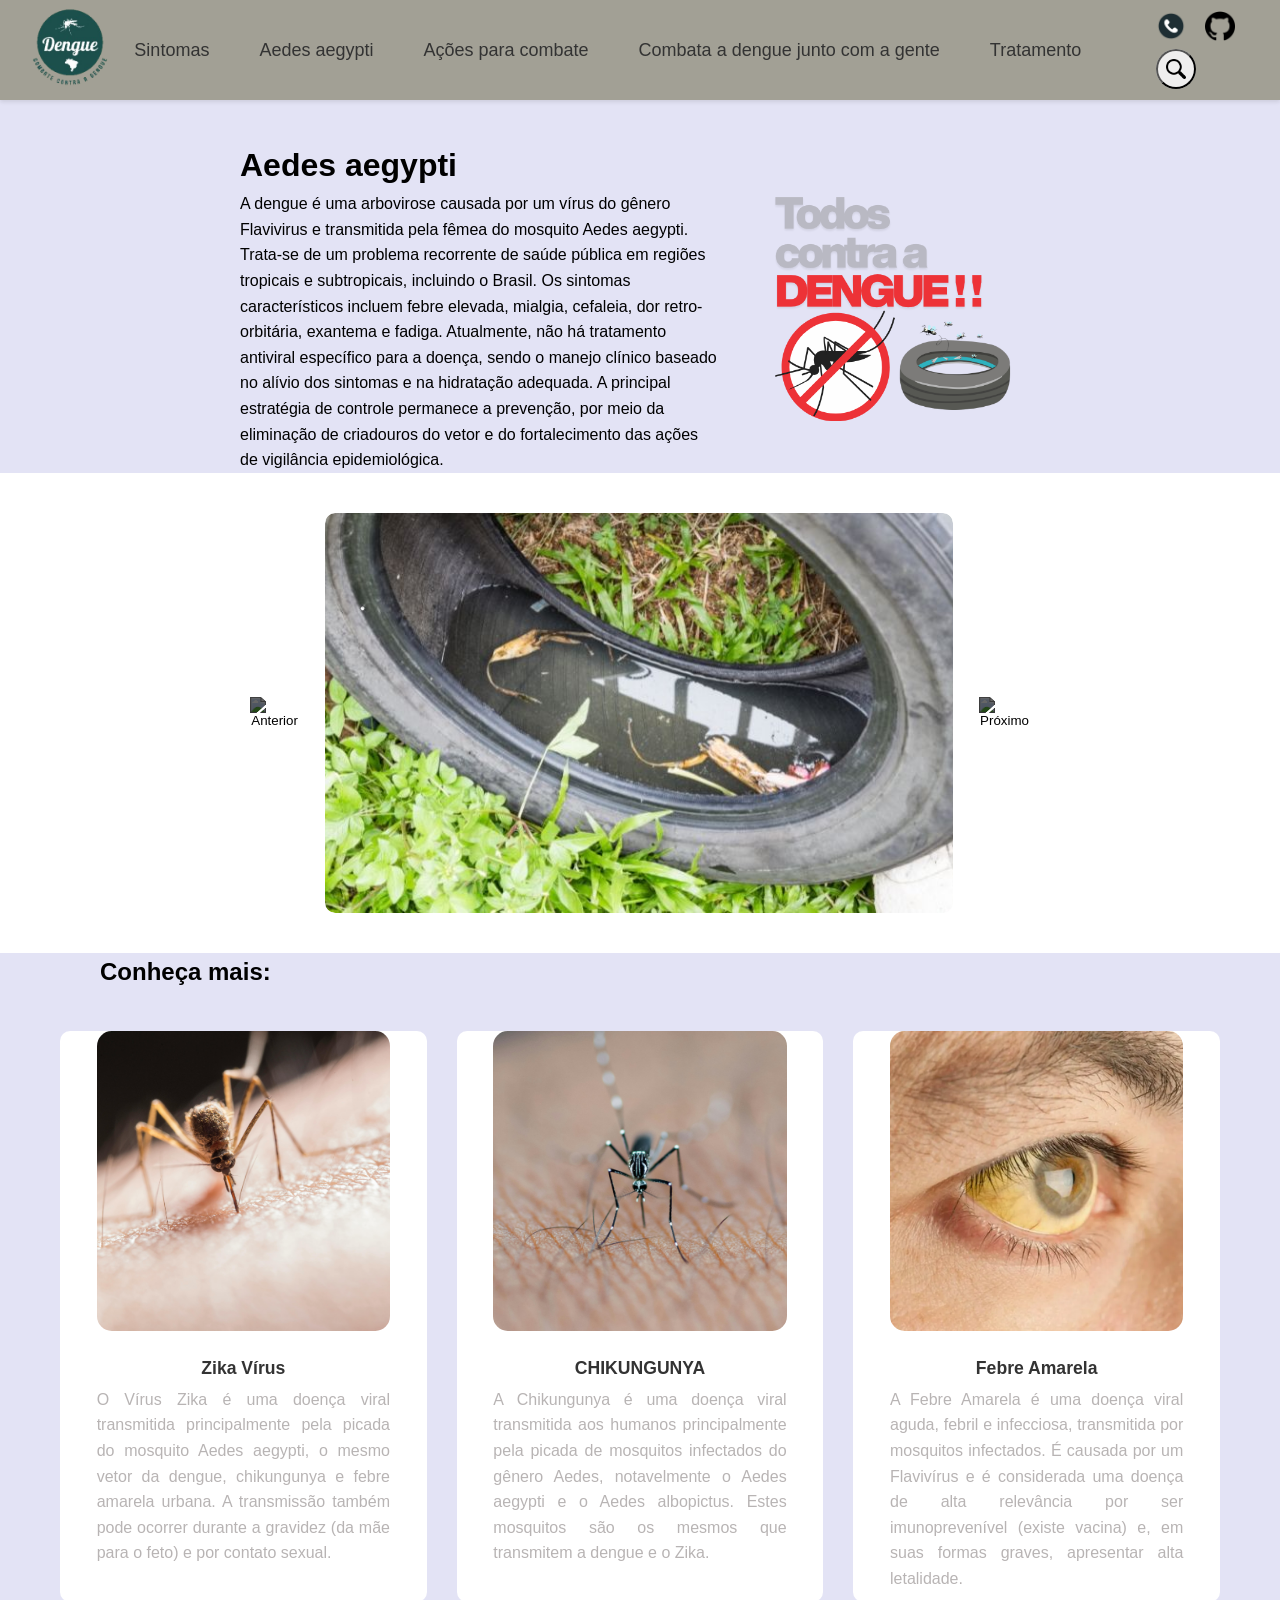
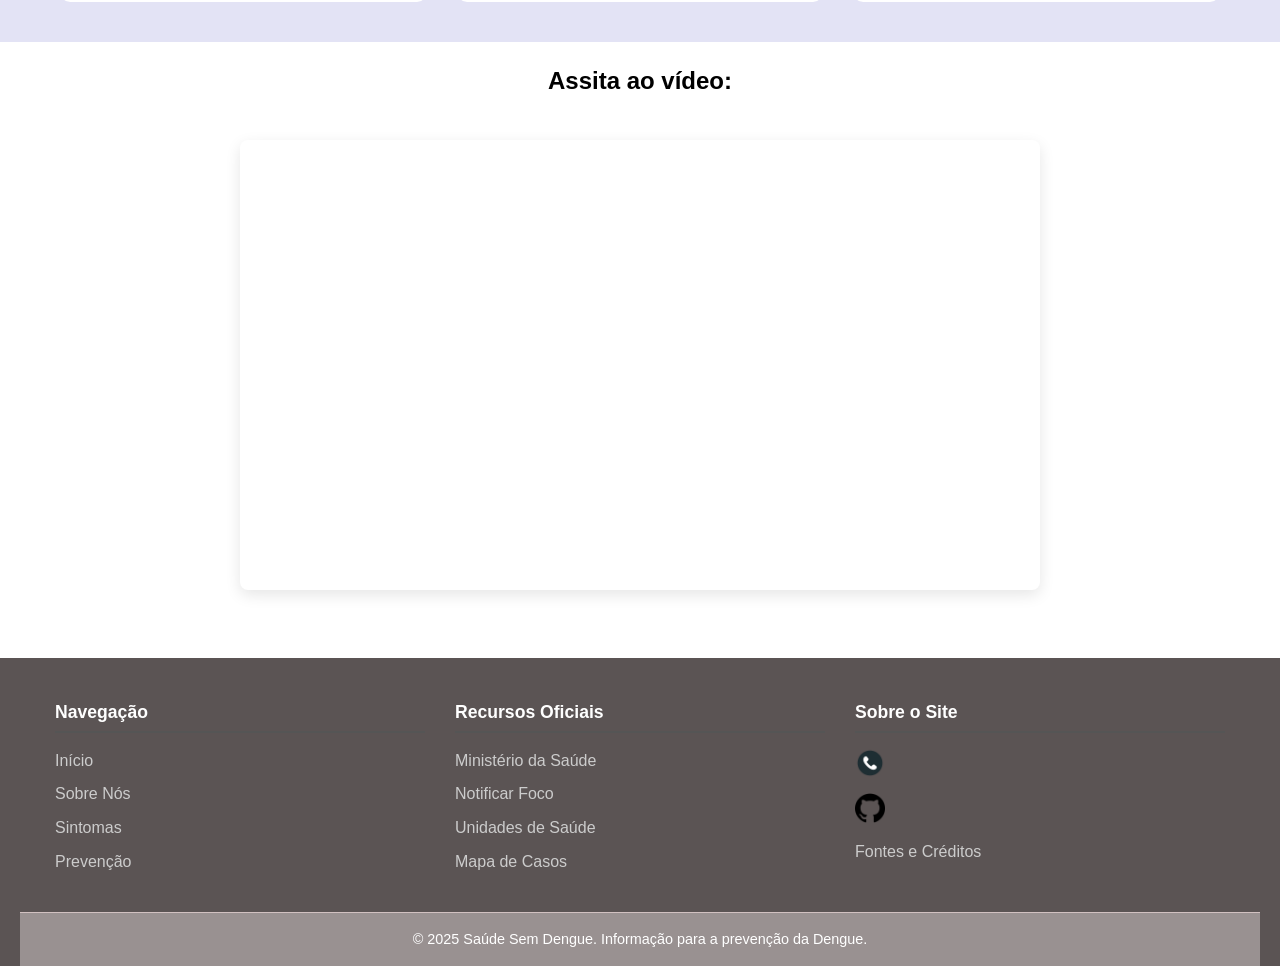
==== index.html @ 7af6547b "Atualizando links e css" ====
<!DOCTYPE html>
<html lang="pt-br">

<head>
    <meta charset="UTF-8">
    <meta name="viewport" content="width=device-width, initial-scale=1.0">
    <title>Saúde Sem Dengue</title>
    <link rel="stylesheet" href="css/style.css">
    <link rel="stylesheet" href="css/acessibilidade-style.css">
    <link rel="shortcut icon" href="imagens/Logotipo_simples_para_produtos_orgânicos_verde_2_-removebg-preview.png" type="image/x-icon">
    <link rel="stylesheet" href="css/style-acessibility.css">
</head>

<body>
    <header id="main-header">
        <div class="icon">
            <a href="index.html">
                <img id="header-icon"
                    src="imagens/Logotipo_simples_para_produtos_orgânicos_verde_2_-removebg-preview.png"
                    alt="Ícone da pagina">
            </a>
        </div>

        <nav class="navbar" id="navbar">
            <a href="sintomas.html">Sintomas</a>
            <a href="aedes.html">Aedes aegypti</a>
            <a href="acoes.html">Ações para combate</a>
            <a href="combate.html">Combata a dengue junto com a gente</a>
            <a href="tratamento.html">Tratamento</a>
            <a href="#Cv"></a>
        </nav>

        <div class="ico-contact">
            <a href="" rel="_blank"><img width="30" height="30" src="imagens/telefone.png" /></a>
            <a href="https://github.com/Petrus2100" rel="_blank"><img width="30" height="30"
                    src="imagens/github(1).png" /></a>

            <form id="search-box" class="search-box" action="/search-results" method="get">
                <input type="text" class="search-txt" name="q" id="search-txt" placeholder="Pesquisar">
                <button type="submit" class="search-btn" id="search-btn">
                    <img height="20" width="20" src="imagens/lupa.png" alt="Pesquisar">
                </button>
            </form>
        </div>
        </div>

        <div class="menu-toggle" id="menu-toggle">
            <span></span>
            <span></span>
            <span></span>
        </div>
    </header>

    <div class="fundo-claro">
         <main>
        <div class="introduce">
            <div>
                <h1>Aedes aegypti</h1>
                <p>A dengue é uma arbovirose causada por um vírus do gênero Flavivirus e transmitida pela fêmea do
                    mosquito Aedes aegypti. Trata-se de um problema recorrente de saúde pública em regiões tropicais e
                    subtropicais, incluindo o Brasil. Os sintomas característicos incluem febre elevada, mialgia,
                    cefaleia, dor retro-orbitária, exantema e fadiga. Atualmente, não há tratamento antiviral específico
                    para a doença, sendo o manejo clínico baseado no alívio dos sintomas e na hidratação adequada. A
                    principal estratégia de controle permanece a prevenção, por meio da eliminação de criadouros do
                    vetor e do fortalecimento das ações de vigilância epidemiológica.</p>
            </div>

            <img class="campain-photo" src="imagens/Todos contra a DENGUE.png" alt="Imagem da campanha">
        </div>

        <div id="conteudo-completo">
            <section class="carrossel" id="pagina">
                <div class="container-slider">
                    <button id="prev-button">
                        <img src="https://img.icons8.com/ios-filled/50/000000/chevron-left.png" alt="Anterior">
                    </button>

                    <div class="container-imagens">
                        <img src="imagens/1.jpg" class="slider on" alt="Slide 1">
                        <img src="imagens/2.jpg" class="slider" alt="Slide 2">
                        <img src="imagens/WhatsApp Image 2025-09-25 at 20.23.50.jpeg" class="slider" alt="Slide 3">
                    </div>

                    <button id="next-button">
                        <img src="https://img.icons8.com/ios-filled/50/000000/chevron-right.png" alt="Próximo">
                    </button>
                </div>
        </div>
    </div>

    </main>

    <h2 class="semi-pilar">Conheça mais:</h2>

    <section class="pilar">

        <div>
            <a href="arquivos aedes aegypti/zika-virus.html">
                <img src="imagens/op-1.jpg" alt="Ícone de Sintomas">
                <div>
                    <h1>Zika Vírus</h1>
                    <p>O Vírus Zika é uma doença viral transmitida principalmente pela picada do mosquito Aedes aegypti,
                        o mesmo vetor da dengue, chikungunya e febre amarela urbana. A transmissão também pode ocorrer
                        durante a gravidez (da mãe para o feto) e por contato sexual.</p>
                </div>
            </a>
        </div>

        <div>
            <a href="arquivos aedes aegypti/chikungunya.html">
                <img src="imagens/pexels-saeed-saeed-84328029-32946369.jpg" alt="Ícone de Prevenção">
                <div>
                    <h1>CHIKUNGUNYA</h1>
                    <p>A Chikungunya é uma doença viral transmitida aos humanos principalmente pela picada de mosquitos
                        infectados do gênero Aedes, notavelmente o Aedes aegypti e o Aedes albopictus. Estes mosquitos
                        são os mesmos que transmitem a dengue e o Zika.</p>
                </div>
            </a>
        </div>

        <div>
            <a href="arquivos aedes aegypti/febre-amarela.html">
                <img src="imagens/sintomas-febre-amarela.webp" alt="Ícone de Ciclo de Vida">
                <div>
                    <h1>Febre Amarela</h1>
                    <p>A Febre Amarela é uma doença viral aguda, febril e infecciosa, transmitida por mosquitos
                        infectados. É causada por um Flavivírus e é considerada uma doença de alta relevância por ser
                        imunoprevenível (existe vacina) e, em suas formas graves, apresentar alta letalidade.</p>
                </div>
            </a>
        </div>
    </section>
    </div>

    <div class="video-informacao">
        <h2 class="semi-video">Assita ao vídeo: </h2>

    <div class="video">
        <iframe width="560" height="315" src="https://www.youtube.com/embed/AyrO8Emk1Mo?si=pOmBbE4F-dvs5HCg"
            title="YouTube video player" frameborder="0"
            allow="accelerometer; autoplay; clipboard-write; encrypted-media; gyroscope; picture-in-picture; web-share"
            referrerpolicy="strict-origin-when-cross-origin" allowfullscreen></iframe>
    </div>
    </div>

    <footer class="site-footer">
        <div class="footer-container">

            <div class="footer-column navigation">
                <h4>Navegação</h4>
                <ul>
                    <li><a href="index.html">Início</a></li>
                    <li><a href="Equipe-fontes/index-sobre.html">Sobre Nós</a></li>
                    <li><a href="sintomas.html">Sintomas</a></li>
                    <li><a href="acoes.html">Prevenção</a></li>
                </ul>
            </div>

            <div class="footer-column resources">
                <h4>Recursos Oficiais</h4>
                <ul>
                    <li><a href="https://www.saude.gov.br/" target="_blank">Ministério da Saúde</a></li>
                    <li><a href="https://sp156.prefeitura.sp.gov.br/portal/servicos/informacao?servico=812" target="_blank">Notificar Foco</a></li>
                    <li><a href="https://buscasaude.prefeitura.sp.gov.br/" target="_blank">Unidades de Saúde</a></li>
                    <li><a href="http://tabnet.datasus.gov.br/cgi/tabcgi.exe?sinannet/cnv/denguebbr.def" target="_blank">Mapa de Casos</a></li>
                </ul>
            </div>

            <div class="footer-column legal">
                <h4>Sobre o Site</h4>
                <ul>
                    <li><a href="" rel="_blank"><img width="30" height="30" src="imagens/telefone.png" /></a></li>
                    <li> <a href="https://github.com/Petrus2100" rel="_blank"><img width="30" height="30"
                                src="imagens/github(1).png" /></a></li>
                    <li><a href="fontes.html">Fontes e Créditos</a></li>
                </ul>
            </div>
        </div>

        <div class="footer-bottom">
            <p>&copy; 2025 Saúde Sem Dengue. Informação para a prevenção da Dengue.</p>
        </div>
    </footer>

    <script src="script-acessibility.js"></script>
    <script src="script.js"></script>
</body>

</html>
---- css/style.css ----
* {
    margin: 0;
    padding: 0;
    box-sizing: border-box;
}

body {
    font-family: 'Helvetica Neue', Arial, sans-serif;
    line-height: 1.6;
    color: var(--cor-texto-principal);
    background-color: var(--cor-fundo-claro);
}

main {
    background-color: #e3e3f5;
    padding-top: 100px;
}

#main-header {
    position: fixed;
    top: 0;
    width: 100%;
    height: 100px;
    transition: height 0.3s ease, padding 0.3s ease;
    background-color: #A2A095;
    box-shadow: 0 2px 4px rgba(0, 0, 0, 0.1);
    padding: 10px 30px;
    display: flex;
    justify-content: space-between;
    align-items: center;
    z-index: 1000;
}

#main-header.shrink {
    height: 60px;
    padding: 5px 30px;
}

.icon img {
    width: 80px;
    font-size: 30px;
    transition: font-size 0.3s ease-in-out;
}

.search-box {
    background-color: #F4F4F4;
    height: 40px;
    padding: 0;
    width: 40px;
    border-radius: 40px;

    display: flex;
    justify-content: center;
    align-items: center;
    transition: width 0.4s ease;
}

.search-txt {
    border: none;
    background: none;
    outline: none;
    padding: 0;
    font-size: 16px;
    line-height: 40px;
    width: 0;
    opacity: 0;
    transition: width 0.4s ease, opacity 0.4s ease;
}

.icon img {
    width: 80px;
    font-size: 30px;
    transition: font-size 0.3s ease-in-out;
}


.search-txt {
    border: none;
    background: none;
    outline: none;
    padding: 0;
    font-size: 16px;
    line-height: 40px;
    width: 0;
    opacity: 0;
    transition: width 0.4s ease, opacity 0.4s ease;
}

.search-btn {
    width: 40px;
    height: 40px;
    border-radius: 50%;
    background: #efeeee;
    display: flex;
    justify-content: center;
    align-items: center;
    color: white;
}

.search-box.open {
    width: 250px;
}

.search-box.open .search-txt {
    flex-grow: 1;
    width: auto;
    opacity: 1;
    padding: 0 10px;
}


.search-box.open {
    width: 250px;
}

.search-box.open .search-txt {
    width: 180px;
    opacity: 1;
    padding: 0 10px;
}


.ico-contact a {
    margin-right: 15px;
}

.ico-contact a:last-child {
    margin-right: 0;
}

.navbar {
    display: flex;
    gap: 50px;
}

.navbar a {
    position: relative;
    text-decoration: none;
    color: #333;
    font-size: 18px;
    font-weight: 500;
    padding: 5px 0;
    border-radius: 4px;
    transition: all 0.3s ease;
}

.navbar a:hover {
    background-color: #686864;
    color: white;
    box-shadow: 0 2px 4px rgba(0, 0, 0, 0.2);

}

.menu-toggle {
    display: none;
    flex-direction: column;
    cursor: pointer;
    gap: 5px;
}

.menu-toggle span {
    width: 25px;
    height: 3px;
    background: #333;
    transition: 0.3s;
}

#main-header .icon img,
#main-header .ico-contact a,
#main-header .search-box,
#main-header .serach-btn,
#main-header .search-txt {
    transition: all 0.3s ease;
}

#main-header.shrink .icon img {
    width: 60px;
}

#main-header.shrink .ico-contact a {
    font-size: 0.9em;
    margin-right: 10px;
}

#main-header.shrink .search-box {
    height: 30px;
    width: 30px;
    border-radius: 50%;
}

#main-header.shrink .search-btn {
    height: 30px;
    width: 30px;
    border-radius: 50%;
}

#main-header.shrink .search-box.open {
    width: 200px;
}

#main-header.shrink .search-box.open .search-txt {
    flex-grow: 1;
    width: auto;
    line-height: 30px;
    font-size: 14px;
    padding: 0 5px;
}

@media (max-width: 1024px) {
    header {
        padding: 10px 20px;
    }

    .icon img {
        width: 35px;
    }

    .navbar a {
        font-size: 15px;
    }
}


@media (max-width: 768px) {
    header {
        flex-direction: row;
    }

    .navbar {
        display: none;
        flex-direction: column;
        background: #333;
        position: absolute;
        top: 60px;
        right: 20px;
        padding: 15px;
        border-radius: 8px;
        width: 200px;
    }

    .navbar.show {
        display: flex;
    }

    .navbar a {
        color: #fff;
        margin: 10px 0;
        font-size: 14px;
    }


    .menu-toggle {
        display: flex;
    }
}

.introduce {
    width: 800px;
    display: flex;
    align-items: center;
    justify-content: space-between;
    gap: 20px;
    margin: 40px auto 0;
}

.introduce .campain-photo {
    width: 300px;
    border-radius: 10px;
}

@media (max-width: 900px) {
    .introduce {
        flex-direction: column;
        align-items: center;
        margin-top: 50px;
        width: 90%;
    }

    .introduce .campain-photo img {
        width: 80%;
        margin-top: 20px;
    }
}

#slide1:checked~.slider {
    transform: translateX(0);
}

#slide2:checked~.slider {
    transform: translateX(-100%);
}

#slide3:checked~.slider {
    transform: translateX(-200%);
}

.content {
    max-width: 500px;
}

.content h3 {
    font-size: 1.8em;
    margin-bottom: 15px;
}

.content p {
    font-size: 1.1em;
    margin-bottom: 20px;
    line-height: 1.6;
}

.btn {
    display: inline-block;
    padding: 10px 20px;
    background-color: #f39c12;
    color: #fff;
    text-decoration: none;
    border-radius: 5px;
    font-weight: 500;
    transition: background-color 0.3s;
}

.btn:hover {
    background-color: #e67e22;
}

.carrossel {
    padding: 40px 0;
    display: flex;
    justify-content: center;
    align-items: center;
    margin: 0 auto;
    background-color: #fff;
}

.container-slider {
    display: flex;
    align-items: center;
    justify-content: center;
    gap: 1rem;
    width: 100%;
    max-width: 800px;
}

.container-imagens {
    position: relative;
    width: 100%;
    max-width: 700px;
    height: 400px;
    overflow: hidden;
    border-radius: 10px;
}

.slider {
    position: absolute;
    width: 100%;
    height: 100%;
    object-fit: cover;
    opacity: 0;
    transition: opacity 0.5s ease-in-out;
    border-radius: 10px;
}

.slider.on {
    opacity: 1;
    z-index: 1;
}

#prev-button,
#next-button {
    background-color: transparent;
    border: none;
    cursor: pointer;
    padding: 10px;
    transition: transform 0.2s;
}

#prev-button:hover,
#next-button:hover {
    transform: scale(1.1);
}

#prev-button img,
#next-button img {
    width: 30px;
    height: 30px;
    filter: brightness(0.4);
}

html, body {
    height: 100%;
    margin: 0;
    padding: 0;
    background-color: #e3e3f5; /* fundo geral */
}

.pilar-section {
    background-color: #e3e3f5;
    width: 100%;
    padding: 40px 0;
}

.pilar {
    max-width: 1200px;
    margin: 0 auto;
    padding: 0 20px;
    display: grid;
    grid-template-columns: repeat(3, 1fr);
    gap: 30px;
}

.pilar {
    max-width: 1200px;
    margin: 40px auto;
    padding: 0 20px;
    display: grid;
    grid-template-columns: repeat(3, 1fr);
    gap: 30px;
}

.pilar>div {
    background-color: #fff;
    border-radius: 10px;
    transition: transform 0.3s ease;
    text-align: center;
}

.pilar>div:hover {
    transform: scale(1.03);
}

.pilar a {
    text-decoration: none;
    color: inherit;
    display: block;
    height: 100%;
}

.pilar img {
    width: 80%;
    height: 300px;
    object-fit: cover;
    border-radius: 5%;
}

.pilar h1 {
    font-size: 1.1rem;
    padding: 15px 10px 5px;
    color: #333;
}

.pilar p {
    font-family: 'Franklin Gothic Medium', 'Arial Narrow', Arial, sans-serif;
    color: #b8b4b4;
    padding-bottom: 10px;
    text-align: justify;
    width: 80%;
    margin-left: auto;
    margin-right: auto;
}

.pilar button:hover {
    background-color: #0056b3;
}

.semi-pilar {
    width: 100%;
    margin-bottom: 30px;
    padding: 0 100px;
    display: block;
}

@media screen and (max-width: 768px) {

    .carrossel {
        padding: 20px 0;
    }

    .container-slider {
        max-width: 90%;
        gap: 0.5rem;
    }

    .container-imagens {
        height: 300px;
        max-width: 600px;
    }

    #prev-button img,
    #next-button img {
        width: 25px;
        height: 25px;
    }

    .pilar {
        grid-template-columns: repeat(2, 1fr);
        gap: 20px;
        padding: 0 10px;
    }

    .pilar img {
        height: 250px;
    }

    .semi-pilar {
        padding: 0 50px;
    }
}

@media screen and (max-width: 480px) {

    .container-slider {
        flex-direction: column;
    }

    .container-imagens {
        height: 200px;
        max-width: 100%;
    }

    .pilar {
        grid-template-columns: 1fr;
        gap: 15px;
    }

    .pilar img {
        height: 200px;
        width: 90%;
    }

    .pilar h1 {
        font-size: 1rem;
    }

    .pilar p {
        width: 90%;
    }

    .semi-pilar {
        padding: 0 20px;
    }
}

@media screen {
    .semi-video {
        padding: 0 100px;
    }
}

.video {
    margin: 40px 0;
    text-align: center;
}

.video iframe {
    max-width: 100%;
    width: 800px;
    height: 450px;
    border-radius: 8px;
    box-shadow: 0 5px 15px rgba(0, 0, 0, 0.1);
}

@media (max-width: 900px) {

    .texto-caracteristica,
    .resumo {
        flex: 1 1 calc(50% - 20px);
    }

    .video iframe {
        width: 100%;
        height: 350px;
    }
}

@media (max-width: 600px) {

    .texto-caracteristica,
    .resumo {
        flex: 1 1 100%;
    }

    .vídeo iframe {
        height: 250px;
    }
}

.video-informacao {
    background-color: white; 
    padding: 20px 0; 
    text-align: center;
}

.video {
    background-color: white; 
    display: inline-block;
}

.video iframe {
    background-color: white; 
}

.site-footer {
    background-color: #5b5454;
    color: #fff;
    padding: 40px 20px 0;
    font-family: Arial, sans-serif;
}

.footer-container {
    display: flex;
    justify-content: space-between;
    max-width: 1200px;
    margin: 0 auto;
    padding-bottom: 30px;
}

.footer-column {
    flex: 1;
    min-width: 180px;
    margin: 0 15px;
}

.footer-column h4 {
    font-size: 1.1em;
    margin-bottom: 15px;
    border-bottom: 2px solid #555;
    padding-bottom: 5px;
}

.footer-column ul {
    list-style: none;
    padding: 0;
    margin: 0;
}

.footer-column ul li {
    margin-bottom: 8px;
}

.footer-column a {
    color: #ccc;
    text-decoration: none;
    transition: color 0.3s;
}

.footer-column a:hover {
    color: #00bcd4;
}

.social-links a {
    display: inline-block;
    margin-right: 15px;
    font-weight: bold;
}

.footer-bottom {
    border-top: 1px solid #d1c1c1;
    text-align: center;
    padding: 15px 0;
    font-size: 0.9em;
    background-color: #999191;
}


@media (max-width: 768px) {
    .footer-container {
        flex-direction: column;
    }

    .footer-column {
        margin: 15px 0;
        min-width: 100%;
        text-align: center;
    }

    .footer-column h4 {
        border-bottom: none;
        margin-bottom: 10px;
    }

    .social-links {
        margin-bottom: 10px;
    }
}
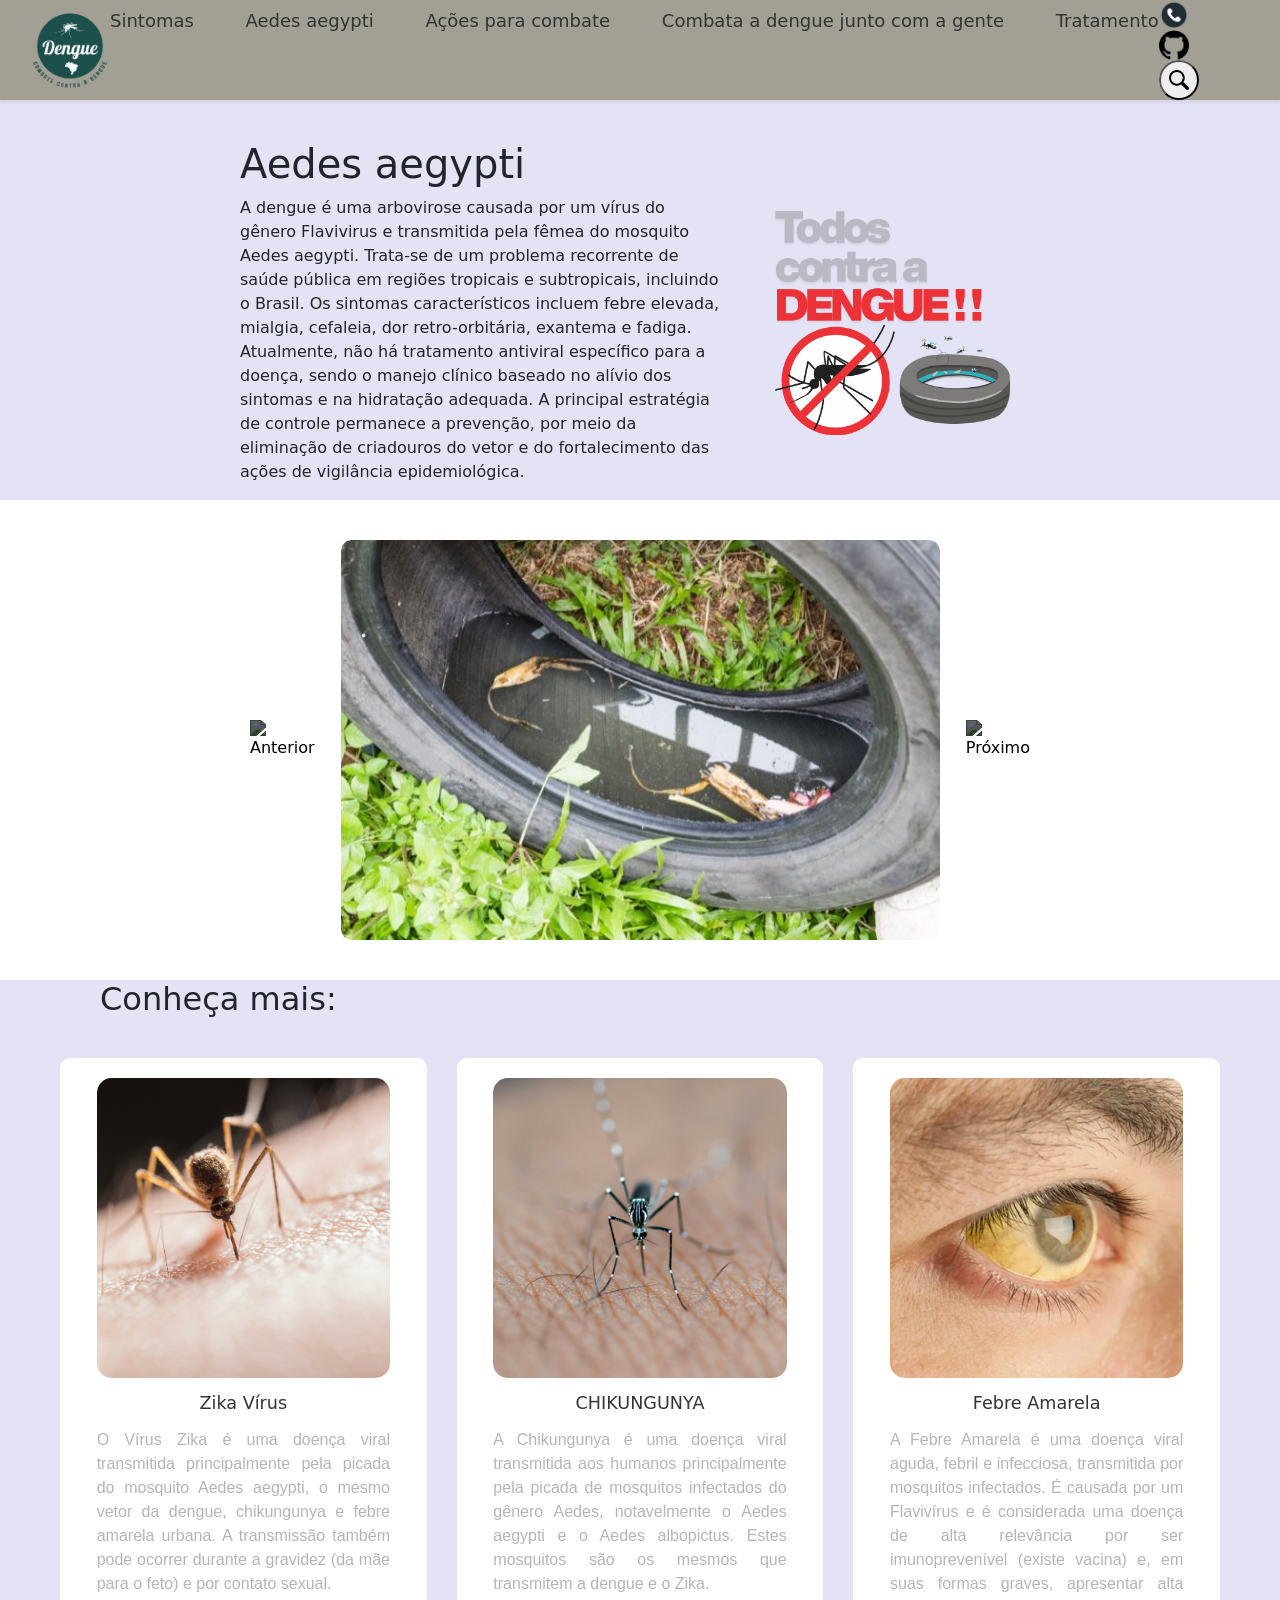
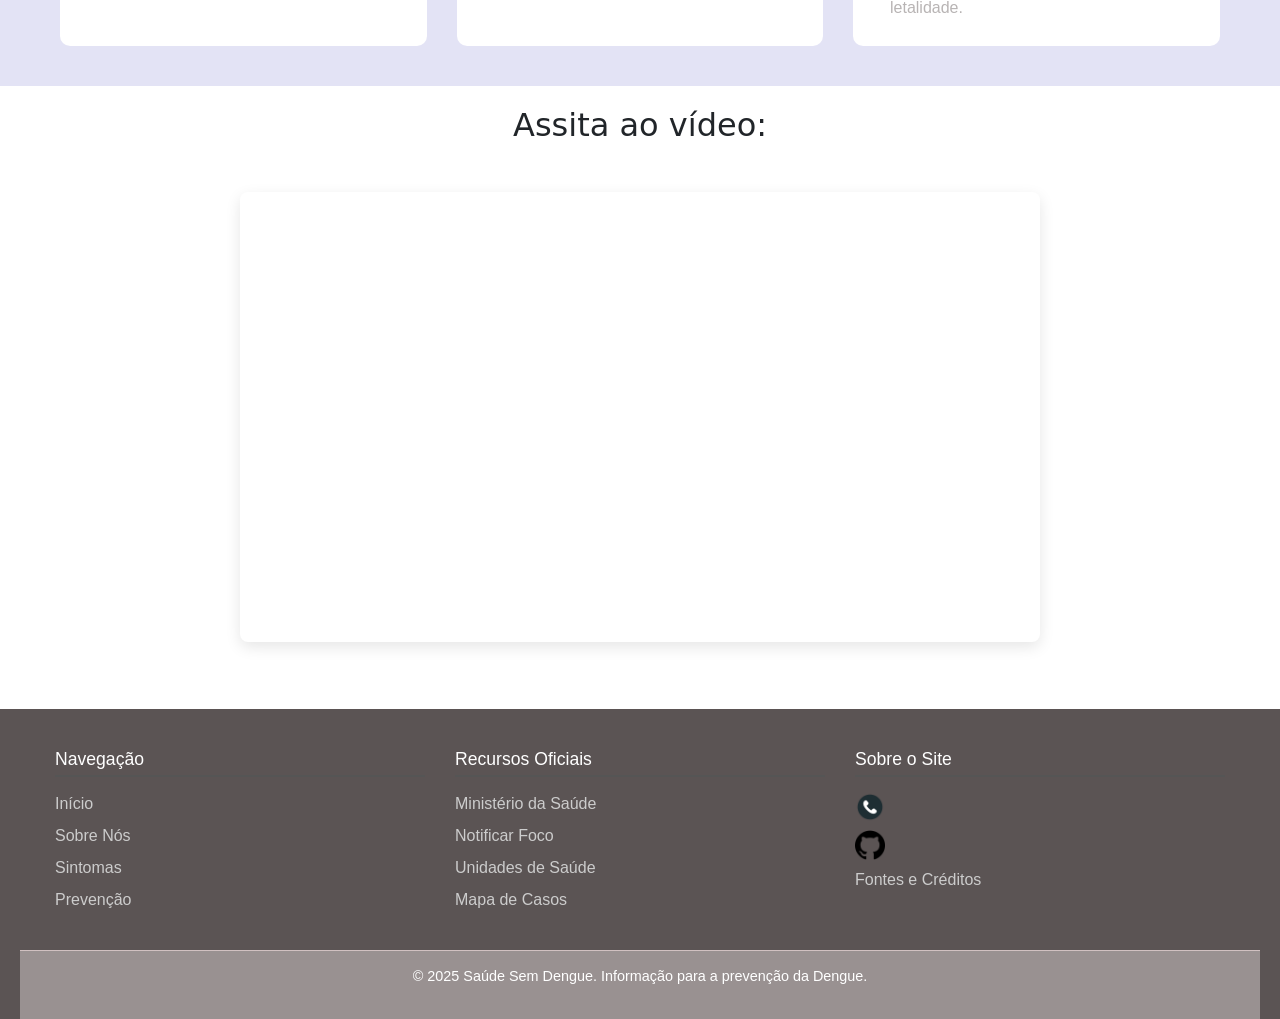
==== commit fc63b43d: "alterando css e adicionando bootstrap e codigo js" ====
--- a/index.html
+++ b/index.html
@@ -8,7 +8,7 @@
     <link rel="stylesheet" href="css/style.css">
     <link rel="stylesheet" href="css/acessibilidade-style.css">
     <link rel="shortcut icon" href="imagens/Logotipo_simples_para_produtos_orgânicos_verde_2_-removebg-preview.png" type="image/x-icon">
-    <link rel="stylesheet" href="css/style-acessibility.css">
+    <link href="https://cdn.jsdelivr.net/npm/bootstrap@5.3.3/dist/css/bootstrap.min.css" rel="stylesheet">
 </head>
 
 <body>
@@ -53,7 +53,7 @@
 
     <div class="fundo-claro">
          <main>
-        <div class="introduce">
+        <div class="introduce" id="introducao-content">
             <div>
                 <h1>Aedes aegypti</h1>
                 <p>A dengue é uma arbovirose causada por um vírus do gênero Flavivirus e transmitida pela fêmea do
@@ -92,7 +92,7 @@
 
     <h2 class="semi-pilar">Conheça mais:</h2>
 
-    <section class="pilar">
+    <section class="pilar" id="cards-content">
 
         <div>
             <a href="arquivos aedes aegypti/zika-virus.html">
@@ -132,7 +132,7 @@
     </section>
     </div>
 
-    <div class="video-informacao">
+    <div class="video-informacao" id="video-content">
         <h2 class="semi-video">Assita ao vídeo: </h2>
 
     <div class="video">
@@ -143,7 +143,7 @@
     </div>
     </div>
 
-    <footer class="site-footer">
+    <footer class="site-footer" id="footer-content">
         <div class="footer-container">
 
             <div class="footer-column navigation">
@@ -172,7 +172,7 @@
                     <li><a href="" rel="_blank"><img width="30" height="30" src="imagens/telefone.png" /></a></li>
                     <li> <a href="https://github.com/Petrus2100" rel="_blank"><img width="30" height="30"
                                 src="imagens/github(1).png" /></a></li>
-                    <li><a href="fontes.html">Fontes e Créditos</a></li>
+                    <li><a href="Equipe-fontes/fontes.html" id="rodape-content">Fontes e Créditos</a></li>
                 </ul>
             </div>
         </div>
@@ -182,7 +182,6 @@
         </div>
     </footer>
 
-    <script src="script-acessibility.js"></script>
     <script src="script.js"></script>
 </body>
 
--- a/css/style.css
+++ b/css/style.css
@@ -387,11 +387,13 @@
     filter: brightness(0.4);
 }
 
-html, body {
+html,
+body {
     height: 100%;
     margin: 0;
     padding: 0;
-    background-color: #e3e3f5; /* fundo geral */
+    background-color: #e3e3f5;
+    /* fundo geral */
 }
 
 .pilar-section {
@@ -423,6 +425,7 @@
     border-radius: 10px;
     transition: transform 0.3s ease;
     text-align: center;
+    padding-top: 15px;
 }
 
 .pilar>div:hover {
@@ -441,6 +444,7 @@
     height: 300px;
     object-fit: cover;
     border-radius: 5%;
+    margin-top: 5px;
 }
 
 .pilar h1 {
@@ -586,18 +590,40 @@
 }
 
 .video-informacao {
-    background-color: white; 
-    padding: 20px 0; 
+    background-color: white;
+    padding: 20px 0;
     text-align: center;
 }
 
 .video {
-    background-color: white; 
+    background-color: white;
     display: inline-block;
 }
 
 .video iframe {
-    background-color: white; 
+    background-color: white;
+}
+
+@media (max-width: 768px) {
+    .video {
+        width: 90%;
+        max-width: none;
+        margin: 0 auto;
+        display: block;
+
+        position: relative;
+        padding-bottom: 56.25%;
+        height: 0;
+        overflow: hidden;
+    }
+
+    .video iframe {
+        width: 100% !important;
+        height: 100% !important;
+        position: absolute;
+        top: 0;
+        left: 0;
+    }
 }
 
 .site-footer {
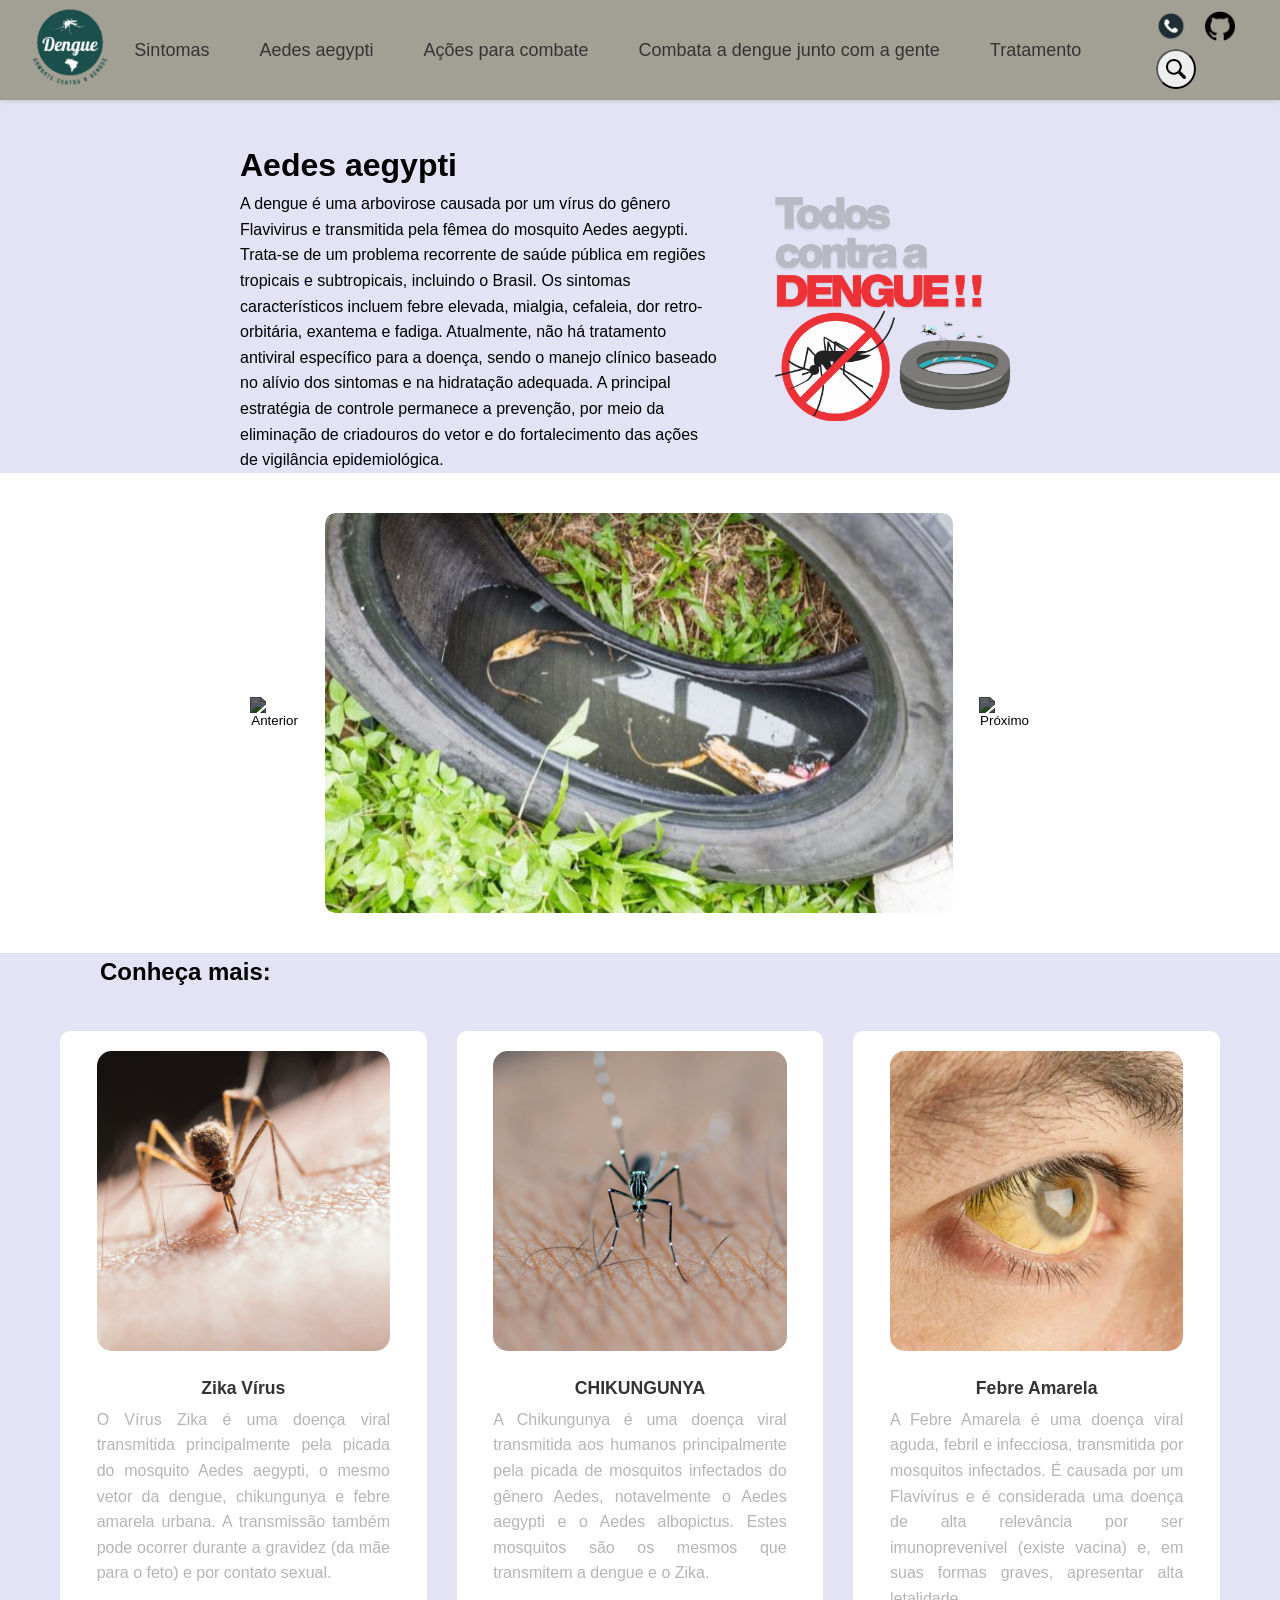
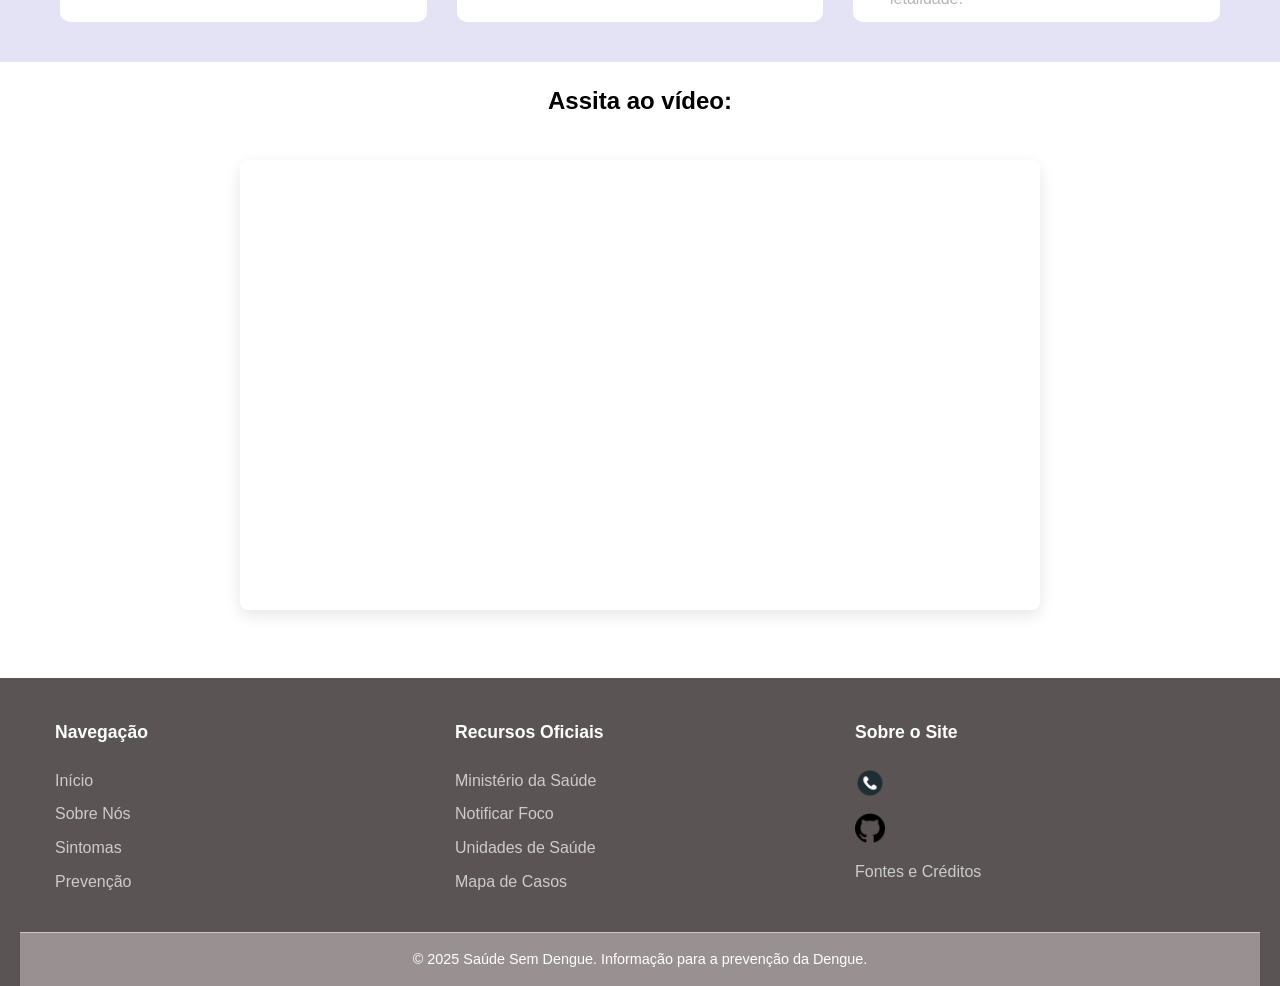
==== commit c2c665e7: "consertando erros e inserindoo novos comandos no js" ====
--- a/index.html
+++ b/index.html
@@ -6,9 +6,8 @@
     <meta name="viewport" content="width=device-width, initial-scale=1.0">
     <title>Saúde Sem Dengue</title>
     <link rel="stylesheet" href="css/style.css">
-    <link rel="stylesheet" href="css/acessibilidade-style.css">
     <link rel="shortcut icon" href="imagens/Logotipo_simples_para_produtos_orgânicos_verde_2_-removebg-preview.png" type="image/x-icon">
-    <link href="https://cdn.jsdelivr.net/npm/bootstrap@5.3.3/dist/css/bootstrap.min.css" rel="stylesheet">
+    
 </head>
 
 <body>
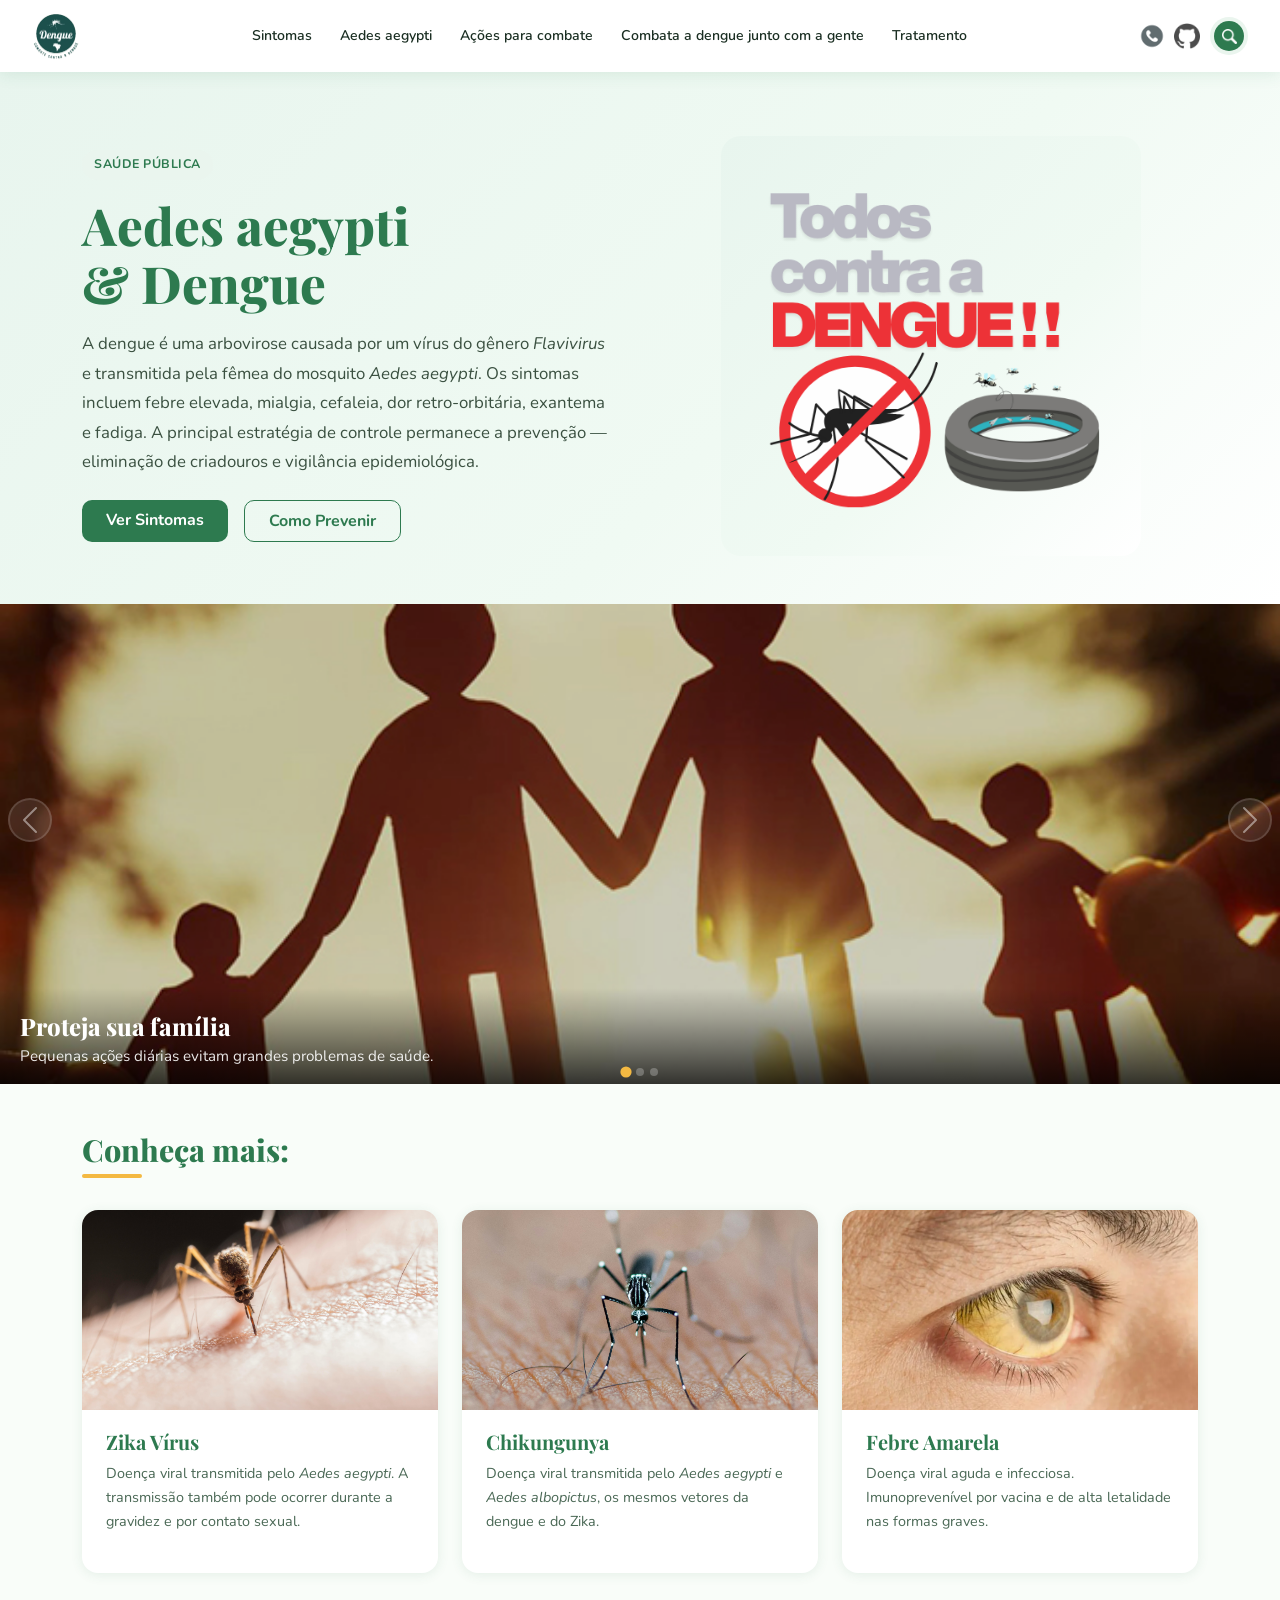
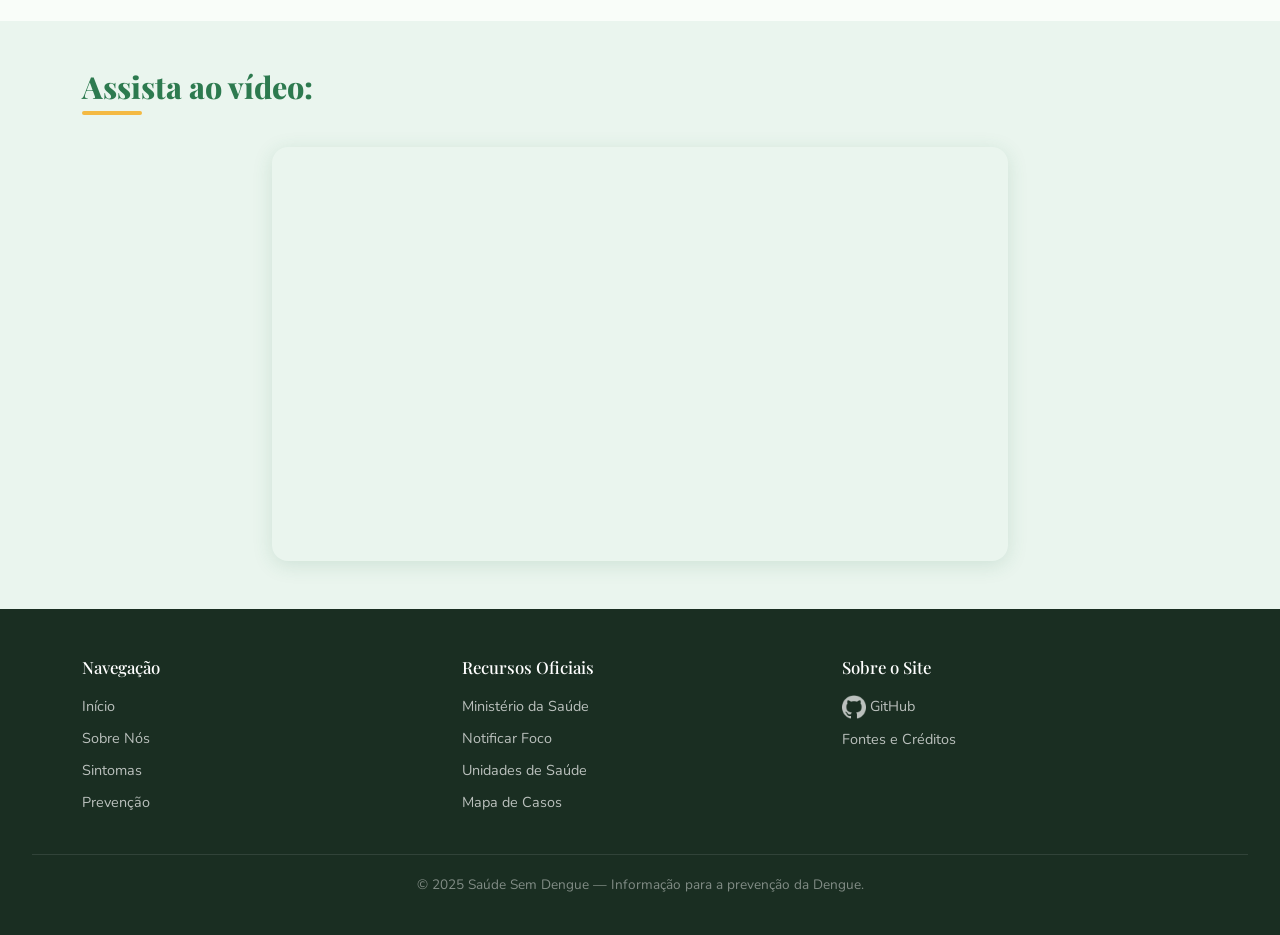
==== commit 6d2d7a61: "Ajuste na estrutura de pastas e novas páginas de arboviroses" ====
--- a/index.html
+++ b/index.html
@@ -5,183 +5,204 @@
     <meta charset="UTF-8">
     <meta name="viewport" content="width=device-width, initial-scale=1.0">
     <title>Saúde Sem Dengue</title>
+    <link href="https://cdn.jsdelivr.net/npm/bootstrap@5.3.3/dist/css/bootstrap.min.css" rel="stylesheet">
+    <link href="https://cdn.jsdelivr.net/npm/bootstrap-icons@1.11.3/font/bootstrap-icons.css" rel="stylesheet">
+    <link href="https://fonts.googleapis.com/css2?family=Nunito:wght@400;600;700;800&family=Playfair+Display:wght@700;800&display=swap" rel="stylesheet">
+    <link rel="shortcut icon" href="imagens/Logotipo_simples_para_produtos_orgânicos_verde_2_-removebg-preview.png" type="image/x-icon">
     <link rel="stylesheet" href="css/style.css">
-    <link rel="shortcut icon" href="imagens/Logotipo_simples_para_produtos_orgânicos_verde_2_-removebg-preview.png" type="image/x-icon">
-    
 </head>
 
 <body>
+
     <header id="main-header">
-        <div class="icon">
-            <a href="index.html">
-                <img id="header-icon"
-                    src="imagens/Logotipo_simples_para_produtos_orgânicos_verde_2_-removebg-preview.png"
-                    alt="Ícone da pagina">
+        <div class="header-inner">
+
+            <a href="index.html" class="header-logo">
+                <img src="imagens/Logotipo_simples_para_produtos_orgânicos_verde_2_-removebg-preview.png" alt="Saúde Sem Dengue">
             </a>
-        </div>
-
-        <nav class="navbar" id="navbar">
-            <a href="sintomas.html">Sintomas</a>
-            <a href="aedes.html">Aedes aegypti</a>
-            <a href="acoes.html">Ações para combate</a>
-            <a href="combate.html">Combata a dengue junto com a gente</a>
-            <a href="tratamento.html">Tratamento</a>
-            <a href="#Cv"></a>
-        </nav>
-
-        <div class="ico-contact">
-            <a href="" rel="_blank"><img width="30" height="30" src="imagens/telefone.png" /></a>
-            <a href="https://github.com/Petrus2100" rel="_blank"><img width="30" height="30"
-                    src="imagens/github(1).png" /></a>
-
-            <form id="search-box" class="search-box" action="/search-results" method="get">
-                <input type="text" class="search-txt" name="q" id="search-txt" placeholder="Pesquisar">
-                <button type="submit" class="search-btn" id="search-btn">
-                    <img height="20" width="20" src="imagens/lupa.png" alt="Pesquisar">
-                </button>
-            </form>
-        </div>
-        </div>
-
-        <div class="menu-toggle" id="menu-toggle">
-            <span></span>
-            <span></span>
-            <span></span>
+
+            <nav class="header-nav" id="navbar">
+                <a href="sintomas.html">Sintomas</a>
+                <a href="aedes.html">Aedes aegypti</a>
+                <a href="acoes.html">Ações para combate</a>
+                <a href="combate.html">Combata a dengue junto com a gente</a>
+                <a href="tratamento.html">Tratamento</a>
+            </nav>
+
+            <div class="header-actions">
+                <a href="" title="Telefone"><img width="26" height="26" src="imagens/telefone.png" alt="Telefone"></a>
+                <a href="https://github.com/Petrus2100" target="_blank" title="GitHub"><img width="26" height="26" src="imagens/github(1).png" alt="GitHub"></a>
+
+                <form id="search-box" class="search-box" action="/search-results" method="get">
+                    <input type="text" class="search-txt" name="q" id="search-txt" placeholder="Pesquisar...">
+                    <button type="submit" class="search-btn" id="search-btn">
+                        <img src="imagens/lupa.png" alt="Buscar">
+                    </button>
+                </form>
+            </div>
+
+            <div class="menu-toggle" id="menu-toggle">
+                <span></span><span></span><span></span>
+            </div>
+
         </div>
     </header>
 
-    <div class="fundo-claro">
-         <main>
-        <div class="introduce" id="introducao-content">
-            <div>
-                <h1>Aedes aegypti</h1>
-                <p>A dengue é uma arbovirose causada por um vírus do gênero Flavivirus e transmitida pela fêmea do
-                    mosquito Aedes aegypti. Trata-se de um problema recorrente de saúde pública em regiões tropicais e
-                    subtropicais, incluindo o Brasil. Os sintomas característicos incluem febre elevada, mialgia,
-                    cefaleia, dor retro-orbitária, exantema e fadiga. Atualmente, não há tratamento antiviral específico
-                    para a doença, sendo o manejo clínico baseado no alívio dos sintomas e na hidratação adequada. A
-                    principal estratégia de controle permanece a prevenção, por meio da eliminação de criadouros do
-                    vetor e do fortalecimento das ações de vigilância epidemiológica.</p>
-            </div>
-
-            <img class="campain-photo" src="imagens/Todos contra a DENGUE.png" alt="Imagem da campanha">
-        </div>
-
-        <div id="conteudo-completo">
-            <section class="carrossel" id="pagina">
-                <div class="container-slider">
-                    <button id="prev-button">
-                        <img src="https://img.icons8.com/ios-filled/50/000000/chevron-left.png" alt="Anterior">
-                    </button>
-
-                    <div class="container-imagens">
-                        <img src="imagens/1.jpg" class="slider on" alt="Slide 1">
-                        <img src="imagens/2.jpg" class="slider" alt="Slide 2">
-                        <img src="imagens/WhatsApp Image 2025-09-25 at 20.23.50.jpeg" class="slider" alt="Slide 3">
-                    </div>
-
-                    <button id="next-button">
-                        <img src="https://img.icons8.com/ios-filled/50/000000/chevron-right.png" alt="Próximo">
-                    </button>
-                </div>
-        </div>
-    </div>
-
-    </main>
-
-    <h2 class="semi-pilar">Conheça mais:</h2>
-
-    <section class="pilar" id="cards-content">
-
-        <div>
-            <a href="arquivos aedes aegypti/zika-virus.html">
-                <img src="imagens/op-1.jpg" alt="Ícone de Sintomas">
-                <div>
-                    <h1>Zika Vírus</h1>
-                    <p>O Vírus Zika é uma doença viral transmitida principalmente pela picada do mosquito Aedes aegypti,
-                        o mesmo vetor da dengue, chikungunya e febre amarela urbana. A transmissão também pode ocorrer
-                        durante a gravidez (da mãe para o feto) e por contato sexual.</p>
-                </div>
-            </a>
-        </div>
-
-        <div>
-            <a href="arquivos aedes aegypti/chikungunya.html">
-                <img src="imagens/pexels-saeed-saeed-84328029-32946369.jpg" alt="Ícone de Prevenção">
-                <div>
-                    <h1>CHIKUNGUNYA</h1>
-                    <p>A Chikungunya é uma doença viral transmitida aos humanos principalmente pela picada de mosquitos
-                        infectados do gênero Aedes, notavelmente o Aedes aegypti e o Aedes albopictus. Estes mosquitos
-                        são os mesmos que transmitem a dengue e o Zika.</p>
-                </div>
-            </a>
-        </div>
-
-        <div>
-            <a href="arquivos aedes aegypti/febre-amarela.html">
-                <img src="imagens/sintomas-febre-amarela.webp" alt="Ícone de Ciclo de Vida">
-                <div>
-                    <h1>Febre Amarela</h1>
-                    <p>A Febre Amarela é uma doença viral aguda, febril e infecciosa, transmitida por mosquitos
-                        infectados. É causada por um Flavivírus e é considerada uma doença de alta relevância por ser
-                        imunoprevenível (existe vacina) e, em suas formas graves, apresentar alta letalidade.</p>
-                </div>
-            </a>
-        </div>
-    </section>
-    </div>
-
-    <div class="video-informacao" id="video-content">
-        <h2 class="semi-video">Assita ao vídeo: </h2>
-
-    <div class="video">
-        <iframe width="560" height="315" src="https://www.youtube.com/embed/AyrO8Emk1Mo?si=pOmBbE4F-dvs5HCg"
-            title="YouTube video player" frameborder="0"
-            allow="accelerometer; autoplay; clipboard-write; encrypted-media; gyroscope; picture-in-picture; web-share"
-            referrerpolicy="strict-origin-when-cross-origin" allowfullscreen></iframe>
-    </div>
-    </div>
+    <section class="hero-section">
+        <div class="container">
+            <div class="row align-items-center g-5" id="introducao-content">
+                <div class="col-lg-6">
+                    <span class="badge-verde mb-3 d-inline-block">Saúde Pública</span>
+                    <h1 class="mb-3">Aedes aegypti<br>& Dengue</h1>
+                    <p>A dengue é uma arbovirose causada por um vírus do gênero <em>Flavivirus</em> e transmitida pela fêmea do mosquito <em>Aedes aegypti</em>. Os sintomas incluem febre elevada, mialgia, cefaleia, dor retro-orbitária, exantema e fadiga. A principal estratégia de controle permanece a prevenção — eliminação de criadouros e vigilância epidemiológica.</p>
+                    <div class="d-flex gap-3 mt-4 flex-wrap">
+                        <a href="sintomas.html" class="btn btn-success fw-700 px-4 py-2" style="font-family:'Nunito',sans-serif;font-weight:700;background:var(--verde);border:none;border-radius:10px;">Ver Sintomas</a>
+                        <a href="acoes.html" class="btn btn-outline-success fw-700 px-4 py-2" style="font-family:'Nunito',sans-serif;font-weight:700;color:var(--verde);border-color:var(--verde);border-radius:10px;">Como Prevenir</a>
+                    </div>
+                </div>
+                <div class="col-lg-6 text-center">
+                    <img class="campain-photo" src="imagens/Todos contra a DENGUE.png" alt="Campanha Todos contra a Dengue">
+                </div>
+            </div>
+        </div>
+    </section>
+
+    <section class="carousel-section" id="pagina">
+        <div id="mainCarousel" class="carousel slide carousel-fade" data-bs-ride="carousel" data-bs-interval="4500">
+
+            <div class="carousel-indicators">
+                <button type="button" data-bs-target="#mainCarousel" data-bs-slide-to="0" class="active" aria-current="true" aria-label="Slide 1"></button>
+                <button type="button" data-bs-target="#mainCarousel" data-bs-slide-to="1" aria-label="Slide 2"></button>
+                <button type="button" data-bs-target="#mainCarousel" data-bs-slide-to="2" aria-label="Slide 3"></button>
+            </div>
+
+            <div class="carousel-inner">
+                <div class="carousel-item active">
+                    <img src="imagens/family.jpg" class="d-block w-100" alt="Dengue campanha 1">
+                    <div class="carousel-caption">
+                        <h5>Proteja sua família</h5>
+                        <p>Pequenas ações diárias evitam grandes problemas de saúde.</p>
+                    </div>
+                </div>
+                <div class="carousel-item">
+                    <img src="imagens/2.jpg" class="d-block w-100" alt="Dengue campanha 2">
+                    <div class="carousel-caption">
+                        <h5>Elimine os focos</h5>
+                        <p>Água parada é o principal criadouro do <em>Aedes aegypti</em>.</p>
+                    </div>
+                </div>
+                <div class="carousel-item">
+                    <img src="imagens/Captura de tela 2026-05-24 224736.png" class="d-block w-100" alt="Dengue campanha 3">
+                    <div class="carousel-caption">
+                        <h5>Juntos contra a dengue</h5>
+                        <p>A prevenção é responsabilidade de toda a comunidade.</p>
+                    </div>
+                </div>
+            </div>
+
+            <button class="carousel-control-prev" type="button" data-bs-target="#mainCarousel" data-bs-slide="prev">
+                <span class="carousel-control-prev-icon" aria-hidden="true"></span>
+                <span class="visually-hidden">Anterior</span>
+            </button>
+            <button class="carousel-control-next" type="button" data-bs-target="#mainCarousel" data-bs-slide="next">
+                <span class="carousel-control-next-icon" aria-hidden="true"></span>
+                <span class="visually-hidden">Próximo</span>
+            </button>
+        </div>
+    </section>
+
+    <section class="py-5 px-3" id="cards-content">
+        <div class="container">
+            <h2 class="section-title">Conheça mais:</h2>
+            <div class="row g-4">
+                <div class="col-md-4">
+                    <a href="arquivos aedes aegypti/zika-virus.html" class="pilar-card">
+                        <img src="imagens/op-1.jpg" alt="Zika Vírus">
+                        <div class="card-body">
+                            <h4>Zika Vírus</h4>
+                            <p>Doença viral transmitida pelo <em>Aedes aegypti</em>. A transmissão também pode ocorrer durante a gravidez e por contato sexual.</p>
+                        </div>
+                    </a>
+                </div>
+                <div class="col-md-4">
+                    <a href="arquivos aedes aegypti/chikungunya.html" class="pilar-card">
+                        <img src="imagens/pexels-saeed-saeed-84328029-32946369.jpg" alt="Chikungunya">
+                        <div class="card-body">
+                            <h4>Chikungunya</h4>
+                            <p>Doença viral transmitida pelo <em>Aedes aegypti</em> e <em>Aedes albopictus</em>, os mesmos vetores da dengue e do Zika.</p>
+                        </div>
+                    </a>
+                </div>
+                <div class="col-md-4">
+                    <a href="arquivos aedes aegypti/febre-amarela.html" class="pilar-card">
+                        <img src="imagens/sintomas-febre-amarela.webp" alt="Febre Amarela">
+                        <div class="card-body">
+                            <h4>Febre Amarela</h4>
+                            <p>Doença viral aguda e infecciosa. Imunoprevenível por vacina e de alta letalidade nas formas graves.</p>
+                        </div>
+                    </a>
+                </div>
+            </div>
+        </div>
+    </section>
+
+    <section class="video-section py-5 px-3" id="video-content">
+        <div class="container">
+            <h2 class="section-title">Assista ao vídeo:</h2>
+            <div class="row justify-content-center">
+                <div class="col-lg-8">
+                    <div class="video-wrapper">
+                        <iframe src="https://www.youtube.com/embed/AyrO8Emk1Mo?si=pOmBbE4F-dvs5HCg"
+                            title="Vídeo sobre dengue" allowfullscreen
+                            allow="accelerometer; autoplay; clipboard-write; encrypted-media; gyroscope; picture-in-picture; web-share">
+                        </iframe>
+                    </div>
+                </div>
+            </div>
+        </div>
+    </section>
 
     <footer class="site-footer" id="footer-content">
-        <div class="footer-container">
-
-            <div class="footer-column navigation">
-                <h4>Navegação</h4>
-                <ul>
-                    <li><a href="index.html">Início</a></li>
-                    <li><a href="Equipe-fontes/index-sobre.html">Sobre Nós</a></li>
-                    <li><a href="sintomas.html">Sintomas</a></li>
-                    <li><a href="acoes.html">Prevenção</a></li>
-                </ul>
-            </div>
-
-            <div class="footer-column resources">
-                <h4>Recursos Oficiais</h4>
-                <ul>
-                    <li><a href="https://www.saude.gov.br/" target="_blank">Ministério da Saúde</a></li>
-                    <li><a href="https://sp156.prefeitura.sp.gov.br/portal/servicos/informacao?servico=812" target="_blank">Notificar Foco</a></li>
-                    <li><a href="https://buscasaude.prefeitura.sp.gov.br/" target="_blank">Unidades de Saúde</a></li>
-                    <li><a href="http://tabnet.datasus.gov.br/cgi/tabcgi.exe?sinannet/cnv/denguebbr.def" target="_blank">Mapa de Casos</a></li>
-                </ul>
-            </div>
-
-            <div class="footer-column legal">
-                <h4>Sobre o Site</h4>
-                <ul>
-                    <li><a href="" rel="_blank"><img width="30" height="30" src="imagens/telefone.png" /></a></li>
-                    <li> <a href="https://github.com/Petrus2100" rel="_blank"><img width="30" height="30"
-                                src="imagens/github(1).png" /></a></li>
-                    <li><a href="Equipe-fontes/fontes.html" id="rodape-content">Fontes e Créditos</a></li>
-                </ul>
-            </div>
-        </div>
-
+        <div class="container">
+            <div class="row g-4">
+                <div class="col-sm-4">
+                    <h4>Navegação</h4>
+                    <ul>
+                        <li><a href="index.html">Início</a></li>
+                        <li><a href="Equipe-fontes/index-sobre.html">Sobre Nós</a></li>
+                        <li><a href="sintomas.html">Sintomas</a></li>
+                        <li><a href="acoes.html">Prevenção</a></li>
+                    </ul>
+                </div>
+                <div class="col-sm-4">
+                    <h4>Recursos Oficiais</h4>
+                    <ul>
+                        <li><a href="https://www.saude.gov.br/" target="_blank">Ministério da Saúde</a></li>
+                        <li><a href="https://sp156.prefeitura.sp.gov.br/portal/servicos/informacao?servico=812" target="_blank">Notificar Foco</a></li>
+                        <li><a href="https://buscasaude.prefeitura.sp.gov.br/" target="_blank">Unidades de Saúde</a></li>
+                        <li><a href="http://tabnet.datasus.gov.br/cgi/tabcgi.exe?sinannet/cnv/denguebbr.def" target="_blank">Mapa de Casos</a></li>
+                    </ul>
+                </div>
+                <div class="col-sm-4">
+                    <h4>Sobre o Site</h4>
+                    <ul>
+                        <li>
+                            <a href="https://github.com/Petrus2100" target="_blank">
+                                <img class="footer-social-icon" width="24" height="24" src="imagens/github(1).png" alt="GitHub"> GitHub
+                            </a>
+                        </li>
+                        <li><a href="Equipe-fontes/fontes.html" id="rodape-content">Fontes e Créditos</a></li>
+                    </ul>
+                </div>
+            </div>
+        </div>
         <div class="footer-bottom">
-            <p>&copy; 2025 Saúde Sem Dengue. Informação para a prevenção da Dengue.</p>
+            <p>&copy; 2025 Saúde Sem Dengue — Informação para a prevenção da Dengue.</p>
         </div>
     </footer>
 
+    <script src="https://cdn.jsdelivr.net/npm/bootstrap@5.3.3/dist/js/bootstrap.bundle.min.js"></script>
     <script src="script.js"></script>
+
 </body>
-
-</html>+</html>
--- a/css/style.css
+++ b/css/style.css
@@ -1,711 +1,416 @@
-* {
-    margin: 0;
-    padding: 0;
-    box-sizing: border-box;
-}
-
-body {
-    font-family: 'Helvetica Neue', Arial, sans-serif;
-    line-height: 1.6;
-    color: var(--cor-texto-principal);
-    background-color: var(--cor-fundo-claro);
-}
-
-main {
-    background-color: #e3e3f5;
-    padding-top: 100px;
-}
-
-#main-header {
-    position: fixed;
-    top: 0;
-    width: 100%;
-    height: 100px;
-    transition: height 0.3s ease, padding 0.3s ease;
-    background-color: #A2A095;
-    box-shadow: 0 2px 4px rgba(0, 0, 0, 0.1);
-    padding: 10px 30px;
-    display: flex;
-    justify-content: space-between;
-    align-items: center;
-    z-index: 1000;
-}
-
-#main-header.shrink {
-    height: 60px;
-    padding: 5px 30px;
-}
-
-.icon img {
-    width: 80px;
-    font-size: 30px;
-    transition: font-size 0.3s ease-in-out;
-}
-
-.search-box {
-    background-color: #F4F4F4;
-    height: 40px;
-    padding: 0;
-    width: 40px;
-    border-radius: 40px;
-
-    display: flex;
-    justify-content: center;
-    align-items: center;
-    transition: width 0.4s ease;
-}
-
-.search-txt {
-    border: none;
-    background: none;
-    outline: none;
-    padding: 0;
-    font-size: 16px;
-    line-height: 40px;
-    width: 0;
-    opacity: 0;
-    transition: width 0.4s ease, opacity 0.4s ease;
-}
-
-.icon img {
-    width: 80px;
-    font-size: 30px;
-    transition: font-size 0.3s ease-in-out;
-}
-
-
-.search-txt {
-    border: none;
-    background: none;
-    outline: none;
-    padding: 0;
-    font-size: 16px;
-    line-height: 40px;
-    width: 0;
-    opacity: 0;
-    transition: width 0.4s ease, opacity 0.4s ease;
-}
-
-.search-btn {
-    width: 40px;
-    height: 40px;
-    border-radius: 50%;
-    background: #efeeee;
-    display: flex;
-    justify-content: center;
-    align-items: center;
-    color: white;
-}
-
-.search-box.open {
-    width: 250px;
-}
-
-.search-box.open .search-txt {
-    flex-grow: 1;
-    width: auto;
-    opacity: 1;
-    padding: 0 10px;
-}
-
-
-.search-box.open {
-    width: 250px;
-}
-
-.search-box.open .search-txt {
-    width: 180px;
-    opacity: 1;
-    padding: 0 10px;
-}
-
-
-.ico-contact a {
-    margin-right: 15px;
-}
-
-.ico-contact a:last-child {
-    margin-right: 0;
-}
-
-.navbar {
-    display: flex;
-    gap: 50px;
-}
-
-.navbar a {
-    position: relative;
-    text-decoration: none;
-    color: #333;
-    font-size: 18px;
-    font-weight: 500;
-    padding: 5px 0;
-    border-radius: 4px;
-    transition: all 0.3s ease;
-}
-
-.navbar a:hover {
-    background-color: #686864;
-    color: white;
-    box-shadow: 0 2px 4px rgba(0, 0, 0, 0.2);
-
-}
-
-.menu-toggle {
-    display: none;
-    flex-direction: column;
-    cursor: pointer;
-    gap: 5px;
-}
-
-.menu-toggle span {
-    width: 25px;
-    height: 3px;
-    background: #333;
-    transition: 0.3s;
-}
-
-#main-header .icon img,
-#main-header .ico-contact a,
-#main-header .search-box,
-#main-header .serach-btn,
-#main-header .search-txt {
-    transition: all 0.3s ease;
-}
-
-#main-header.shrink .icon img {
-    width: 60px;
-}
-
-#main-header.shrink .ico-contact a {
-    font-size: 0.9em;
-    margin-right: 10px;
-}
-
-#main-header.shrink .search-box {
-    height: 30px;
-    width: 30px;
-    border-radius: 50%;
-}
-
-#main-header.shrink .search-btn {
-    height: 30px;
-    width: 30px;
-    border-radius: 50%;
-}
-
-#main-header.shrink .search-box.open {
-    width: 200px;
-}
-
-#main-header.shrink .search-box.open .search-txt {
-    flex-grow: 1;
-    width: auto;
-    line-height: 30px;
-    font-size: 14px;
-    padding: 0 5px;
-}
-
-@media (max-width: 1024px) {
-    header {
-        padding: 10px 20px;
-    }
-
-    .icon img {
-        width: 35px;
-    }
-
-    .navbar a {
-        font-size: 15px;
-    }
-}
-
-
-@media (max-width: 768px) {
-    header {
-        flex-direction: row;
-    }
-
-    .navbar {
-        display: none;
-        flex-direction: column;
-        background: #333;
-        position: absolute;
-        top: 60px;
-        right: 20px;
-        padding: 15px;
-        border-radius: 8px;
-        width: 200px;
-    }
-
-    .navbar.show {
-        display: flex;
-    }
-
-    .navbar a {
-        color: #fff;
-        margin: 10px 0;
-        font-size: 14px;
-    }
-
-
-    .menu-toggle {
-        display: flex;
-    }
-}
-
-.introduce {
-    width: 800px;
-    display: flex;
-    align-items: center;
-    justify-content: space-between;
-    gap: 20px;
-    margin: 40px auto 0;
-}
-
-.introduce .campain-photo {
-    width: 300px;
-    border-radius: 10px;
-}
-
-@media (max-width: 900px) {
-    .introduce {
-        flex-direction: column;
-        align-items: center;
-        margin-top: 50px;
-        width: 90%;
-    }
-
-    .introduce .campain-photo img {
-        width: 80%;
-        margin-top: 20px;
-    }
-}
-
-#slide1:checked~.slider {
-    transform: translateX(0);
-}
-
-#slide2:checked~.slider {
-    transform: translateX(-100%);
-}
-
-#slide3:checked~.slider {
-    transform: translateX(-200%);
-}
-
-.content {
-    max-width: 500px;
-}
-
-.content h3 {
-    font-size: 1.8em;
-    margin-bottom: 15px;
-}
-
-.content p {
-    font-size: 1.1em;
-    margin-bottom: 20px;
-    line-height: 1.6;
-}
-
-.btn {
-    display: inline-block;
-    padding: 10px 20px;
-    background-color: #f39c12;
-    color: #fff;
-    text-decoration: none;
-    border-radius: 5px;
-    font-weight: 500;
-    transition: background-color 0.3s;
-}
-
-.btn:hover {
-    background-color: #e67e22;
-}
-
-.carrossel {
-    padding: 40px 0;
-    display: flex;
-    justify-content: center;
-    align-items: center;
-    margin: 0 auto;
-    background-color: #fff;
-}
-
-.container-slider {
-    display: flex;
-    align-items: center;
-    justify-content: center;
-    gap: 1rem;
-    width: 100%;
-    max-width: 800px;
-}
-
-.container-imagens {
-    position: relative;
-    width: 100%;
-    max-width: 700px;
-    height: 400px;
-    overflow: hidden;
-    border-radius: 10px;
-}
-
-.slider {
-    position: absolute;
-    width: 100%;
-    height: 100%;
-    object-fit: cover;
-    opacity: 0;
-    transition: opacity 0.5s ease-in-out;
-    border-radius: 10px;
-}
-
-.slider.on {
-    opacity: 1;
-    z-index: 1;
-}
-
-#prev-button,
-#next-button {
-    background-color: transparent;
-    border: none;
-    cursor: pointer;
-    padding: 10px;
-    transition: transform 0.2s;
-}
-
-#prev-button:hover,
-#next-button:hover {
-    transform: scale(1.1);
-}
-
-#prev-button img,
-#next-button img {
-    width: 30px;
-    height: 30px;
-    filter: brightness(0.4);
-}
-
-html,
-body {
-    height: 100%;
-    margin: 0;
-    padding: 0;
-    background-color: #e3e3f5;
-    /* fundo geral */
-}
-
-.pilar-section {
-    background-color: #e3e3f5;
-    width: 100%;
-    padding: 40px 0;
-}
-
-.pilar {
-    max-width: 1200px;
-    margin: 0 auto;
-    padding: 0 20px;
-    display: grid;
-    grid-template-columns: repeat(3, 1fr);
-    gap: 30px;
-}
-
-.pilar {
-    max-width: 1200px;
-    margin: 40px auto;
-    padding: 0 20px;
-    display: grid;
-    grid-template-columns: repeat(3, 1fr);
-    gap: 30px;
-}
-
-.pilar>div {
-    background-color: #fff;
-    border-radius: 10px;
-    transition: transform 0.3s ease;
-    text-align: center;
-    padding-top: 15px;
-}
-
-.pilar>div:hover {
-    transform: scale(1.03);
-}
-
-.pilar a {
-    text-decoration: none;
-    color: inherit;
-    display: block;
-    height: 100%;
-}
-
-.pilar img {
-    width: 80%;
-    height: 300px;
-    object-fit: cover;
-    border-radius: 5%;
-    margin-top: 5px;
-}
-
-.pilar h1 {
-    font-size: 1.1rem;
-    padding: 15px 10px 5px;
-    color: #333;
-}
-
-.pilar p {
-    font-family: 'Franklin Gothic Medium', 'Arial Narrow', Arial, sans-serif;
-    color: #b8b4b4;
-    padding-bottom: 10px;
-    text-align: justify;
-    width: 80%;
-    margin-left: auto;
-    margin-right: auto;
-}
-
-.pilar button:hover {
-    background-color: #0056b3;
-}
-
-.semi-pilar {
-    width: 100%;
-    margin-bottom: 30px;
-    padding: 0 100px;
-    display: block;
-}
-
-@media screen and (max-width: 768px) {
-
-    .carrossel {
-        padding: 20px 0;
-    }
-
-    .container-slider {
-        max-width: 90%;
-        gap: 0.5rem;
-    }
-
-    .container-imagens {
-        height: 300px;
-        max-width: 600px;
-    }
-
-    #prev-button img,
-    #next-button img {
-        width: 25px;
-        height: 25px;
-    }
-
-    .pilar {
-        grid-template-columns: repeat(2, 1fr);
-        gap: 20px;
-        padding: 0 10px;
-    }
-
-    .pilar img {
-        height: 250px;
-    }
-
-    .semi-pilar {
-        padding: 0 50px;
-    }
-}
-
-@media screen and (max-width: 480px) {
-
-    .container-slider {
-        flex-direction: column;
-    }
-
-    .container-imagens {
-        height: 200px;
-        max-width: 100%;
-    }
-
-    .pilar {
-        grid-template-columns: 1fr;
-        gap: 15px;
-    }
-
-    .pilar img {
-        height: 200px;
-        width: 90%;
-    }
-
-    .pilar h1 {
-        font-size: 1rem;
-    }
-
-    .pilar p {
-        width: 90%;
-    }
-
-    .semi-pilar {
-        padding: 0 20px;
-    }
-}
-
-@media screen {
-    .semi-video {
-        padding: 0 100px;
-    }
-}
-
-.video {
-    margin: 40px 0;
-    text-align: center;
-}
-
-.video iframe {
-    max-width: 100%;
-    width: 800px;
-    height: 450px;
-    border-radius: 8px;
-    box-shadow: 0 5px 15px rgba(0, 0, 0, 0.1);
-}
-
-@media (max-width: 900px) {
-
-    .texto-caracteristica,
-    .resumo {
-        flex: 1 1 calc(50% - 20px);
-    }
-
-    .video iframe {
-        width: 100%;
-        height: 350px;
-    }
-}
-
-@media (max-width: 600px) {
-
-    .texto-caracteristica,
-    .resumo {
-        flex: 1 1 100%;
-    }
-
-    .vídeo iframe {
-        height: 250px;
-    }
-}
-
-.video-informacao {
-    background-color: white;
-    padding: 20px 0;
-    text-align: center;
-}
-
-.video {
-    background-color: white;
-    display: inline-block;
-}
-
-.video iframe {
-    background-color: white;
-}
-
-@media (max-width: 768px) {
-    .video {
-        width: 90%;
-        max-width: none;
-        margin: 0 auto;
-        display: block;
-
-        position: relative;
-        padding-bottom: 56.25%;
-        height: 0;
-        overflow: hidden;
-    }
-
-    .video iframe {
-        width: 100% !important;
-        height: 100% !important;
-        position: absolute;
-        top: 0;
-        left: 0;
-    }
-}
-
-.site-footer {
-    background-color: #5b5454;
-    color: #fff;
-    padding: 40px 20px 0;
-    font-family: Arial, sans-serif;
-}
-
-.footer-container {
-    display: flex;
-    justify-content: space-between;
-    max-width: 1200px;
-    margin: 0 auto;
-    padding-bottom: 30px;
-}
-
-.footer-column {
-    flex: 1;
-    min-width: 180px;
-    margin: 0 15px;
-}
-
-.footer-column h4 {
-    font-size: 1.1em;
-    margin-bottom: 15px;
-    border-bottom: 2px solid #555;
-    padding-bottom: 5px;
-}
-
-.footer-column ul {
-    list-style: none;
-    padding: 0;
-    margin: 0;
-}
-
-.footer-column ul li {
-    margin-bottom: 8px;
-}
-
-.footer-column a {
-    color: #ccc;
-    text-decoration: none;
-    transition: color 0.3s;
-}
-
-.footer-column a:hover {
-    color: #00bcd4;
-}
-
-.social-links a {
-    display: inline-block;
-    margin-right: 15px;
-    font-weight: bold;
-}
-
-.footer-bottom {
-    border-top: 1px solid #d1c1c1;
-    text-align: center;
-    padding: 15px 0;
-    font-size: 0.9em;
-    background-color: #999191;
-}
-
-
-@media (max-width: 768px) {
-    .footer-container {
-        flex-direction: column;
-    }
-
-    .footer-column {
-        margin: 15px 0;
-        min-width: 100%;
-        text-align: center;
-    }
-
-    .footer-column h4 {
-        border-bottom: none;
-        margin-bottom: 10px;
-    }
-
-    .social-links {
-        margin-bottom: 10px;
-    }
-}+        :root {
+            --verde:       #2d7a4f;
+            --verde-claro: #4caf77;
+            --verde-bg:    #eaf5ee;
+            --amarelo:     #f4b942;
+            --texto:       #1a2e22;
+            --cinza:       #6c757d;
+            --branco:      #ffffff;
+            --sombra:      0 4px 20px rgba(45,122,79,.15);
+        }
+
+        * { 
+            box-sizing:
+            border-box; margin: 0; 
+            padding: 0; 
+        }
+
+        body {
+            font-family: 'Nunito', sans-serif;
+            color: var(--texto);
+            background: #f9fdf9;
+        }
+
+        #main-header {
+            position: sticky;
+            top: 0;
+            z-index: 1050;
+            background: var(--branco);
+            box-shadow: 0 2px 16px rgba(45,122,79,.12);
+            transition: padding .3s;
+            padding: .75rem 2rem;
+        }
+
+        #main-header.shrink {
+            padding: .4rem 2rem;
+            box-shadow: 0 2px 24px rgba(45,122,79,.22);
+        }
+
+        .header-inner {
+            display: flex;
+            align-items: center;
+            justify-content: space-between;
+            gap: 1rem;
+            max-width: 1280px;
+            margin: 0 auto;
+        }
+
+        .header-logo img {
+            height: 48px;
+            transition: height .3s;
+        }
+        #main-header.shrink .header-logo img { 
+            height: 38px; 
+        }
+
+        .header-nav {
+            display: flex;
+            align-items: center;
+            gap: .25rem;
+            flex-wrap: wrap;
+        }
+
+        .header-nav a {
+            font-weight: 600;
+            font-size: .88rem;
+            color: var(--texto);
+            text-decoration: none;
+            padding: .45rem .75rem;
+            border-radius: 8px;
+            transition: background .2s, color .2s;
+            white-space: nowrap;
+        }
+
+        .header-nav a:hover,
+        .header-nav a.active {
+            background: var(--verde-bg);
+            color: var(--verde);
+        }
+
+        .header-actions {
+            display: flex;
+            align-items: center;
+            gap: .6rem;
+        }
+
+        .header-actions a img {
+            opacity: .7;
+            transition: opacity .2s, transform .2s;
+        }
+        .header-actions a:hover img { 
+            opacity: 1; 
+            transform: scale(1.1); 
+        }
+
+        .search-box {
+            display: flex;
+            align-items: center;
+            background: var(--verde-bg);
+            border-radius: 30px;
+            padding: .25rem .25rem .25rem .25rem;
+            transition: width .4s, box-shadow .3s, padding .4s;
+            overflow: hidden;
+            width: 38px;
+            height: 38px;
+        }
+        .search-box.open {
+            width: 230px;
+            padding: .25rem .25rem .25rem .9rem;
+            box-shadow: var(--sombra);
+        }
+
+        .search-box input {
+            border: none;
+            background: transparent;
+            outline: none;
+            font-family: 'Nunito', sans-serif;
+            font-size: .88rem;
+            width: 0;
+            opacity: 0;
+            transition: width .4s, opacity .3s;
+            color: var(--texto);
+            padding: 0;
+        }
+        .search-box.open input {
+            width: 100%;
+            opacity: 1;
+        }
+
+        .search-box button {
+            background: var(--verde);
+            border: none;
+            border-radius: 50%;
+            width: 30px;
+            height: 30px;
+            min-width: 30px;
+            display: flex;
+            align-items: center;
+            justify-content: center;
+            cursor: pointer;
+            flex-shrink: 0;
+            transition: background .2s;
+            margin-left: auto;
+        }
+
+        .search-box button:hover { 
+            background: var(--verde-claro); 
+        }
+
+        .search-box button img {
+            width: 15px;
+            height: 15px;
+            filter: invert(1);
+            display: block;
+        }
+
+        .menu-toggle {
+            display: none;
+            flex-direction: column;
+            gap: 5px;
+            cursor: pointer;
+            padding: 4px;
+        }
+        .menu-toggle span {
+            display: block;
+            width: 24px;
+            height: 2px;
+            background: var(--verde);
+            border-radius: 2px;
+            transition: all .3s;
+        }
+        .menu-toggle.open span:nth-child(1) { transform: translateY(7px) rotate(45deg); }
+        .menu-toggle.open span:nth-child(2) { opacity: 0; }
+        .menu-toggle.open span:nth-child(3) { transform: translateY(-7px) rotate(-45deg); }
+
+        @media (max-width: 900px) {
+            .header-nav {
+                display: none;
+                position: absolute;
+                top: 100%;
+                left: 0; right: 0;
+                background: var(--branco);
+                flex-direction: column;
+                align-items: flex-start;
+                padding: 1rem 1.5rem;
+                box-shadow: 0 8px 24px rgba(0,0,0,.1);
+                gap: .1rem;
+            }
+            .header-nav.show { display: flex; }
+            .header-nav a { width: 100%; padding: .7rem 1rem; font-size: 1rem; }
+            .menu-toggle { display: flex; }
+        }
+
+        .hero-section {
+            background: linear-gradient(135deg, #e8f5ee 0%, #f0faf3 60%, #fff 100%);
+            padding: 4rem 2rem 3rem;
+        }
+
+        .hero-section h1 {
+            font-family: 'Playfair Display', serif;
+            font-size: clamp(2rem, 5vw, 3.2rem);
+            font-weight: 800;
+            color: var(--verde);
+            line-height: 1.15;
+        }
+
+        .hero-section p {
+            font-size: 1.05rem;
+            line-height: 1.75;
+            color: #3a5040;
+            max-width: 600px;
+        }
+
+        .hero-section img.campain-photo {
+            max-width: 420px;
+            width: 100%;
+            border-radius: 20px;
+            background: linear-gradient(135deg, #e8f5ee 0%, #f0faf3 60%, #fff 100%);
+        }
+
+        .carousel-section {
+            background: var(--texto);
+            padding: 0;
+        }
+
+        #mainCarousel .carousel-item img {
+            height: clamp(220px, 50vw, 480px);
+            object-fit: cover;
+            width: 100%;
+            filter: brightness(.82);
+        }
+
+        #mainCarousel .carousel-caption {
+            display: block !important;
+            background: linear-gradient(0deg, rgba(0,0,0,.75) 0%, rgba(0,0,0,.2) 70%, transparent 100%);
+            bottom: 0; left: 0; right: 0;
+            padding: 1.5rem 1.25rem 1rem;
+            text-align: left;
+            border-radius: 0;
+            position: absolute;
+        }
+
+        #mainCarousel .carousel-caption h5 {
+            font-family: 'Playfair Display', serif;
+            font-size: clamp(.95rem, 3vw, 1.5rem);
+            font-weight: 800;
+            margin-bottom: .25rem;
+            color: #fff;
+            line-height: 1.2;
+        }
+
+        #mainCarousel .carousel-caption p {
+            font-size: clamp(.75rem, 2vw, .95rem);
+            opacity: .9;
+            color: #fff;
+            margin: 0;
+        }
+
+        #mainCarousel .carousel-control-prev,
+        #mainCarousel .carousel-control-next {
+            width: 44px;
+            height: 44px;
+            background: rgba(255,255,255,.18);
+            border-radius: 50%;
+            top: 45%;
+            transform: translateY(-50%);
+            margin: 0 .5rem;
+            backdrop-filter: blur(4px);
+            border: 2px solid rgba(255,255,255,.3);
+            transition: background .2s;
+        }
+        #mainCarousel .carousel-control-prev:hover,
+        #mainCarousel .carousel-control-next:hover {
+            background: var(--verde);
+        }
+        @media (max-width: 576px) {
+            #mainCarousel .carousel-control-prev,
+            #mainCarousel .carousel-control-next {
+                width: 32px;
+                height: 32px;
+                margin: 0 .25rem;
+            }
+        }
+        #mainCarousel .carousel-indicators {
+            margin-bottom: .5rem;
+        }
+        #mainCarousel .carousel-indicators [data-bs-target] {
+            width: 8px; height: 8px;
+            border-radius: 50%;
+            background: rgba(255,255,255,.5);
+            border: none;
+            transition: transform .2s, background .2s;
+        }
+        #mainCarousel .carousel-indicators .active {
+            background: var(--amarelo);
+            transform: scale(1.4);
+        }
+
+        .section-title {
+            font-family: 'Playfair Display', serif;
+            font-size: 1.9rem;
+            font-weight: 800;
+            color: var(--verde);
+            position: relative;
+            padding-bottom: .6rem;
+            margin-bottom: 2rem;
+        }
+        .section-title::after {
+            content: '';
+            position: absolute;
+            bottom: 0; left: 0;
+            width: 60px; height: 4px;
+            background: var(--amarelo);
+            border-radius: 2px;
+        }
+
+        .pilar-card {
+            border: none;
+            border-radius: 16px;
+            overflow: hidden;
+            box-shadow: 0 2px 12px rgba(45,122,79,.1);
+            transition: transform .3s, box-shadow .3s;
+            text-decoration: none;
+            color: var(--texto);
+            display: block;
+            background: var(--branco);
+        }
+        .pilar-card:hover {
+            transform: translateY(-6px);
+            box-shadow: 0 12px 32px rgba(45,122,79,.2);
+            color: var(--texto);
+        }
+        .pilar-card img {
+            width: 100%;
+            height: 200px;
+            object-fit: cover;
+        }
+        .pilar-card .card-body { padding: 1.25rem 1.5rem 1.5rem; }
+        .pilar-card h4 {
+            font-family: 'Playfair Display', serif;
+            font-size: 1.25rem;
+            font-weight: 700;
+            color: var(--verde);
+            margin-bottom: .5rem;
+        }
+        .pilar-card p {
+            font-size: .9rem;
+            line-height: 1.65;
+            color: #4a6855;
+        }
+
+        .video-section { background: var(--verde-bg); }
+
+        .video-wrapper {
+            position: relative;
+            padding-bottom: 56.25%;
+            height: 0;
+            border-radius: 16px;
+            overflow: hidden;
+            box-shadow: var(--sombra);
+        }
+        .video-wrapper iframe {
+            position: absolute;
+            top: 0; left: 0;
+            width: 100%; height: 100%;
+            border: none;
+        }
+
+        .site-footer {
+            background: var(--texto);
+            color: rgba(255,255,255,.8);
+            padding: 3rem 2rem 1.5rem;
+        }
+
+        .site-footer h4 {
+            font-family: 'Playfair Display', serif;
+            font-size: 1.05rem;
+            color: var(--branco);
+            margin-bottom: 1rem;
+        }
+
+        .site-footer ul { list-style: none; padding: 0; margin: 0; }
+        .site-footer ul li { margin-bottom: .5rem; }
+        .site-footer ul li a {
+            color: rgba(255,255,255,.7);
+            text-decoration: none;
+            font-size: .9rem;
+            transition: color .2s;
+        }
+        .site-footer ul li a:hover { color: var(--verde-claro); }
+
+        .footer-bottom {
+            border-top: 1px solid rgba(255,255,255,.1);
+            margin-top: 2rem;
+            padding-top: 1.25rem;
+            text-align: center;
+            font-size: .85rem;
+            color: rgba(255,255,255,.45);
+        }
+
+        .footer-social-icon {
+            opacity: .7;
+            transition: opacity .2s, transform .2s;
+            filter: invert(1);
+        }
+        .footer-social-icon:hover { opacity: 1; transform: scale(1.15); }
+ 
+        .badge-verde {
+            background: var(--verde-bg);
+            color: var(--verde);
+            font-weight: 700;
+            padding: .35rem .75rem;
+            border-radius: 30px;
+            font-size: .78rem;
+            letter-spacing: .5px;
+            text-transform: uppercase;
+        }
